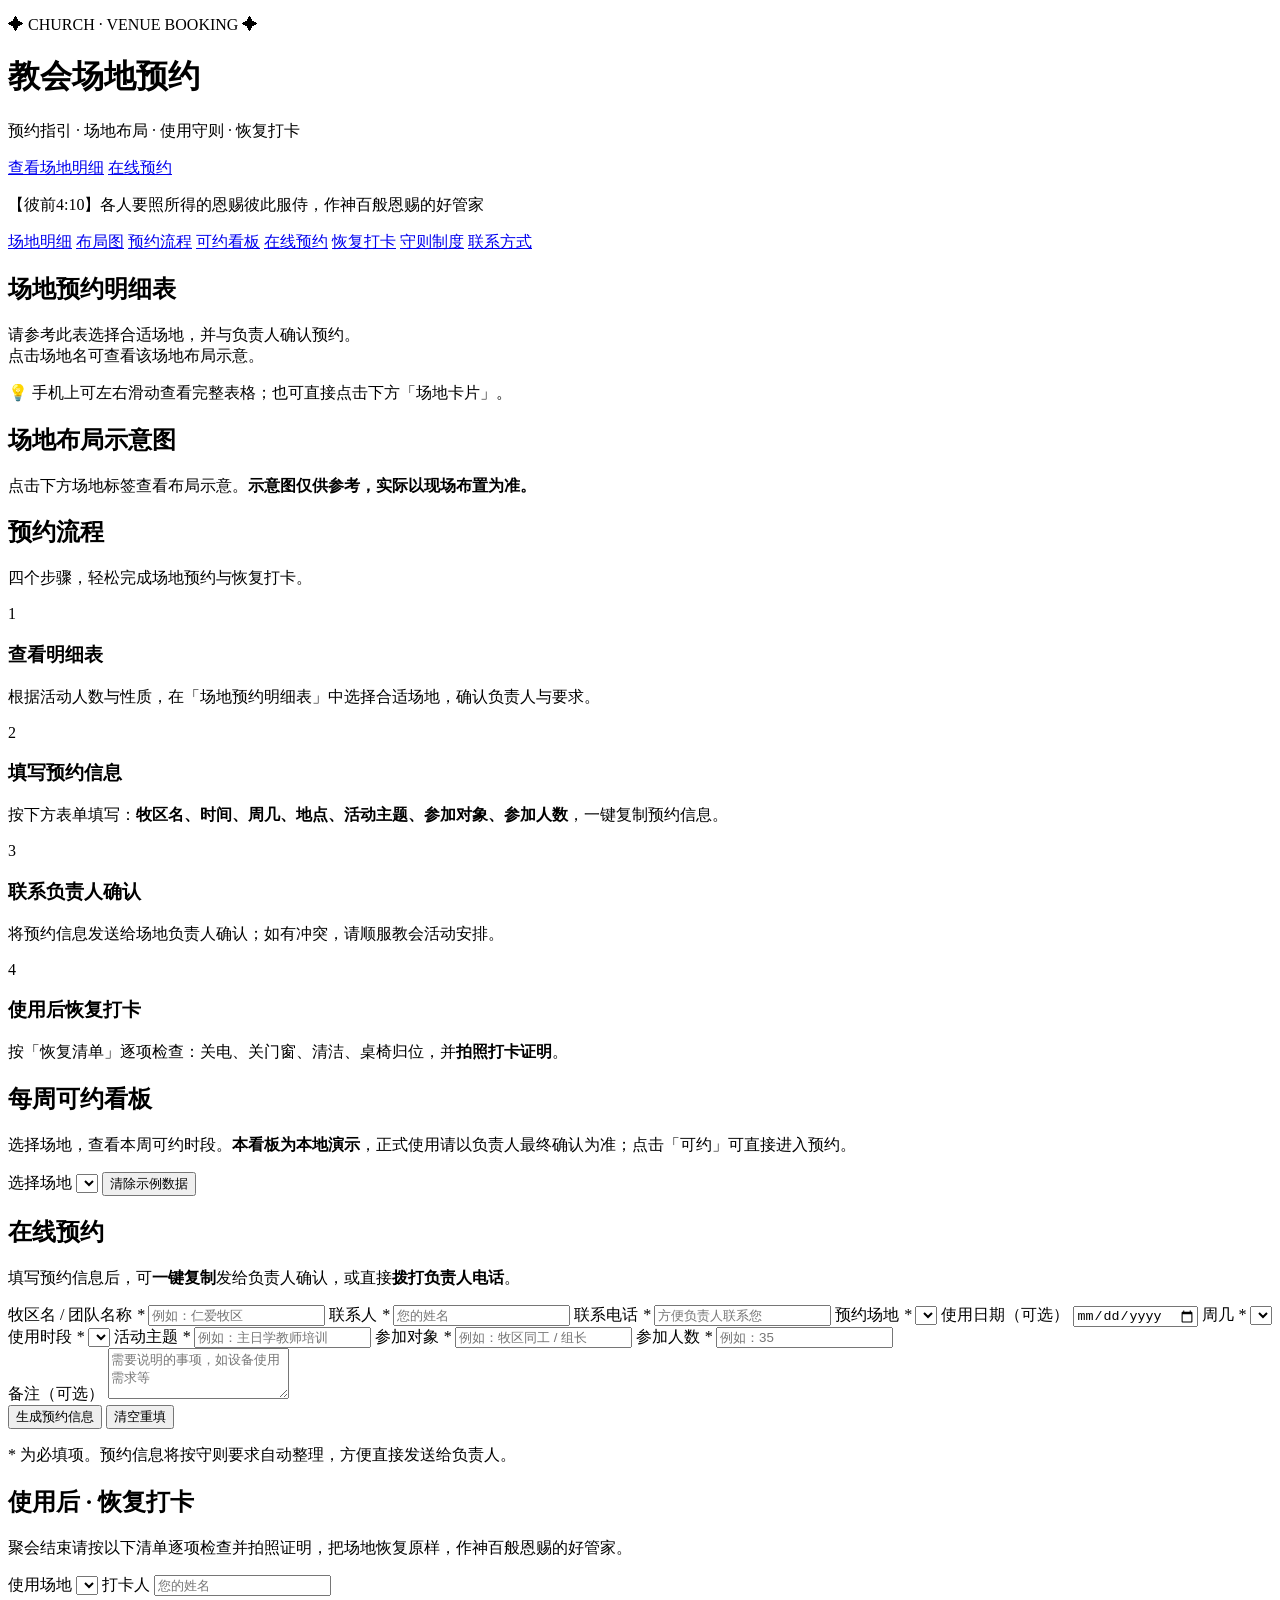
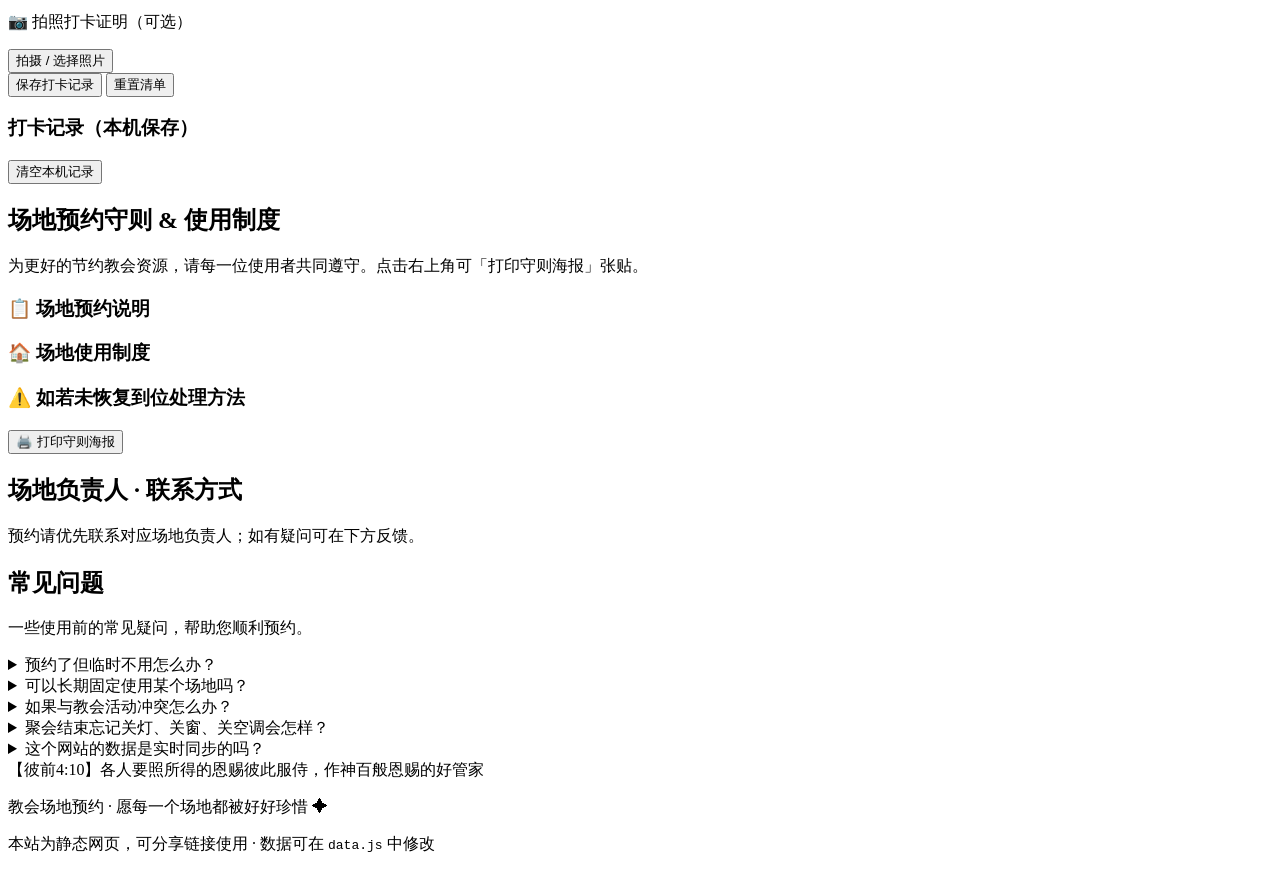
==== index.html @ 2f0e8a55 "Add index.html (场地预约网站初版)" ====
<!DOCTYPE html>
<html lang="zh-CN">
<head>
  <meta charset="UTF-8">
  <meta name="viewport" content="width=device-width, initial-scale=1.0, viewport-fit=cover">
  <title>教会场地预约 · 预约指引｜布局｜守则</title>
  <meta name="description" content="教会场地预约：场地明细、布局示意、预约流程、使用守则与恢复打卡。">
  <link rel="stylesheet" href="styles.css">
</head>
<body>

  <!-- ===== 顶部 Hero ===== -->
  <header class="hero">
    <div class="hero-bg" aria-hidden="true"></div>
    <div class="hero-inner">
      <p class="hero-eyebrow">✦ CHURCH · VENUE BOOKING ✦</p>
      <h1>教会场地预约</h1>
      <p class="hero-sub">预约指引 · 场地布局 · 使用守则 · 恢复打卡</p>
      <div class="hero-actions">
        <a href="#venues" class="btn btn-primary">查看场地明细</a>
        <a href="#book" class="btn btn-ghost">在线预约</a>
      </div>
      <p class="hero-scripture">【彼前4:10】各人要照所得的恩赐彼此服侍，作神百般恩赐的好管家</p>
    </div>
  </header>

  <!-- ===== 顶部导航 ===== -->
  <nav class="topnav" id="topnav" aria-label="页面导航">
    <div class="topnav-inner">
      <a href="#venues">场地明细</a>
      <a href="#layouts">布局图</a>
      <a href="#process">预约流程</a>
      <a href="#board">可约看板</a>
      <a href="#book">在线预约</a>
      <a href="#checkin">恢复打卡</a>
      <a href="#rules">守则制度</a>
      <a href="#contact">联系方式</a>
    </div>
  </nav>

  <main>

    <!-- ===== 场地预约明细表 ===== -->
    <section id="venues" class="section">
      <div class="section-head">
        <h2>场地预约明细表</h2>
        <p class="section-desc">请参考此表选择合适场地，并与负责人确认预约。<br class="only-mobile">点击场地名可查看该场地布局示意。</p>
      </div>
      <div class="table-wrap" id="venueTable"></div>
      <div class="venue-cards" id="venueCards"></div>
      <p class="note">💡 手机上可左右滑动查看完整表格；也可直接点击下方「场地卡片」。</p>
    </section>

    <!-- ===== 场地布局 ===== -->
    <section id="layouts" class="section section-alt">
      <div class="section-head">
        <h2>场地布局示意图</h2>
        <p class="section-desc">点击下方场地标签查看布局示意。<b>示意图仅供参考，实际以现场布置为准。</b></p>
      </div>
      <div class="chips" id="layoutTabs" role="tablist"></div>
      <div class="layout-panel" id="layoutPanel"></div>
      <div class="layout-legend" id="layoutLegend"></div>
    </section>

    <!-- ===== 预约流程 ===== -->
    <section id="process" class="section">
      <div class="section-head">
        <h2>预约流程</h2>
        <p class="section-desc">四个步骤，轻松完成场地预约与恢复打卡。</p>
      </div>
      <div class="steps">
        <div class="step">
          <span class="step-num">1</span>
          <h3>查看明细表</h3>
          <p>根据活动人数与性质，在「场地预约明细表」中选择合适场地，确认负责人与要求。</p>
        </div>
        <div class="step">
          <span class="step-num">2</span>
          <h3>填写预约信息</h3>
          <p>按下方表单填写：<b>牧区名、时间、周几、地点、活动主题、参加对象、参加人数</b>，一键复制预约信息。</p>
        </div>
        <div class="step">
          <span class="step-num">3</span>
          <h3>联系负责人确认</h3>
          <p>将预约信息发送给场地负责人确认；如有冲突，请顺服教会活动安排。</p>
        </div>
        <div class="step">
          <span class="step-num">4</span>
          <h3>使用后恢复打卡</h3>
          <p>按「恢复清单」逐项检查：关电、关门窗、清洁、桌椅归位，并<b>拍照打卡证明</b>。</p>
        </div>
      </div>
    </section>

    <!-- ===== 可约看板 ===== -->
    <section id="board" class="section section-alt">
      <div class="section-head">
        <h2>每周可约看板</h2>
        <p class="section-desc">选择场地，查看本周可约时段。<b>本看板为本地演示</b>，正式使用请以负责人最终确认为准；点击「可约」可直接进入预约。</p>
      </div>
      <div class="board-toolbar">
        <label class="select-label">
          <span>选择场地</span>
          <select id="boardVenue"></select>
        </label>
        <button type="button" id="toggleDemo" class="btn btn-small">清除示例数据</button>
      </div>
      <div class="board-wrap">
        <table class="board-table" id="boardGrid"></table>
      </div>
      <p class="note" id="boardNote"></p>
    </section>

    <!-- ===== 在线预约 ===== -->
    <section id="book" class="section">
      <div class="section-head">
        <h2>在线预约</h2>
        <p class="section-desc">填写预约信息后，可<b>一键复制</b>发给负责人确认，或直接<b>拨打负责人电话</b>。</p>
      </div>
      <form id="bookForm" class="form" autocomplete="off">
        <div class="form-grid">
          <label class="field">
            <span>牧区名 / 团队名称 <i>*</i></span>
            <input type="text" id="bArea" required placeholder="例如：仁爱牧区">
          </label>
          <label class="field">
            <span>联系人 <i>*</i></span>
            <input type="text" id="bContact" required placeholder="您的姓名">
          </label>
          <label class="field">
            <span>联系电话 <i>*</i></span>
            <input type="tel" id="bPhone" required placeholder="方便负责人联系您">
          </label>
          <label class="field">
            <span>预约场地 <i>*</i></span>
            <select id="bVenue" required></select>
          </label>
          <label class="field">
            <span>使用日期（可选）</span>
            <input type="date" id="bDate">
          </label>
          <label class="field">
            <span>周几 <i>*</i></span>
            <select id="bDay" required></select>
          </label>
          <label class="field">
            <span>使用时段 <i>*</i></span>
            <select id="bSlot" required></select>
          </label>
          <label class="field">
            <span>活动主题 <i>*</i></span>
            <input type="text" id="bTheme" required placeholder="例如：主日学教师培训">
          </label>
          <label class="field">
            <span>参加对象 <i>*</i></span>
            <input type="text" id="bAudience" required placeholder="例如：牧区同工 / 组长">
          </label>
          <label class="field">
            <span>参加人数 <i>*</i></span>
            <input type="number" id="bCount" required min="1" placeholder="例如：35">
          </label>
        </div>
        <label class="field field-full">
          <span>备注（可选）</span>
          <textarea id="bNote" rows="3" placeholder="需要说明的事项，如设备使用需求等"></textarea>
        </label>
        <div class="form-actions">
          <button type="submit" class="btn btn-primary">生成预约信息</button>
          <button type="reset" class="btn btn-ghost">清空重填</button>
        </div>
        <p class="form-tip">* 为必填项。预约信息将按守则要求自动整理，方便直接发送给负责人。</p>
      </form>
    </section>

    <!-- ===== 恢复打卡 ===== -->
    <section id="checkin" class="section section-alt">
      <div class="section-head">
        <h2>使用后 · 恢复打卡</h2>
        <p class="section-desc">聚会结束请按以下清单逐项检查并拍照证明，把场地恢复原样，作神百般恩赐的好管家。</p>
      </div>
      <div class="checkin-wrap">
        <div class="checkin-left">
          <label class="select-label">
            <span>使用场地</span>
            <select id="cVenue"></select>
          </label>
          <label class="field">
            <span>打卡人</span>
            <input type="text" id="cContact" placeholder="您的姓名">
          </label>
          <ul class="checklist" id="checklist"></ul>
          <div class="photo-box">
            <p class="photo-hint">📷 拍照打卡证明（可选）</p>
            <input type="file" id="cPhoto" accept="image/*" capture="environment" hidden>
            <button type="button" id="cPhotoBtn" class="btn btn-small">拍摄 / 选择照片</button>
            <img id="cPhotoPreview" alt="打卡照片预览" hidden>
          </div>
          <div class="form-actions">
            <button type="button" id="cSave" class="btn btn-primary">保存打卡记录</button>
            <button type="button" id="cReset" class="btn btn-ghost">重置清单</button>
          </div>
        </div>
        <div class="checkin-right">
          <h3>打卡记录（本机保存）</h3>
          <ul id="cRecords" class="records"></ul>
          <button type="button" id="cClear" class="btn btn-small btn-danger">清空本机记录</button>
        </div>
      </div>
    </section>

    <!-- ===== 守则制度 ===== -->
    <section id="rules" class="section">
      <div class="section-head">
        <h2>场地预约守则 &amp; 使用制度</h2>
        <p class="section-desc">为更好的节约教会资源，请每一位使用者共同遵守。点击右上角可「打印守则海报」张贴。</p>
      </div>
      <div class="rules-grid">
        <article class="rule-card">
          <h3>📋 场地预约说明</h3>
          <p class="rule-intro" id="ruleIntro"></p>
          <ol class="rule-list" id="ruleList"></ol>
          <div class="rule-highlight" id="ruleRequired"></div>
          <p class="rule-note" id="ruleNote"></p>
        </article>
        <article class="rule-card">
          <h3>🏠 场地使用制度</h3>
          <ol class="rule-list" id="useList"></ol>
          <h3 class="rule-sub">⚠️ 如若未恢复到位处理方法</h3>
          <ul class="penalty-list" id="penaltyList"></ul>
          <div class="verse-box" id="verseBox"></div>
        </article>
      </div>
      <div class="print-bar">
        <button type="button" class="btn btn-ghost" onclick="window.print()">🖨️ 打印守则海报</button>
      </div>
    </section>

    <!-- ===== 联系方式 ===== -->
    <section id="contact" class="section section-alt">
      <div class="section-head">
        <h2>场地负责人 · 联系方式</h2>
        <p class="section-desc">预约请优先联系对应场地负责人；如有疑问可在下方反馈。</p>
      </div>
      <div class="contact-cards" id="contactCards"></div>
      <p class="note" id="phoneNote"></p>
    </section>

    <!-- ===== 常见问题 ===== -->
    <section id="faq" class="section">
      <div class="section-head">
        <h2>常见问题</h2>
        <p class="section-desc">一些使用前的常见疑问，帮助您顺利预约。</p>
      </div>
      <details class="faq-item">
        <summary>预约了但临时不用怎么办？</summary>
        <p>请<b>至少提前一周</b>告知负责人，以便其他家人使用。预约不用也不说明，发现两次以上者，将停止本牧区使用此场地一个季度。</p>
      </details>
      <details class="faq-item">
        <summary>可以长期固定使用某个场地吗？</summary>
        <p>长期使用期限<b>不超过3个月</b>；公用场地固定每周使用最多预约一个季度，到期可继续预约（晨祷除外）。</p>
      </details>
      <details class="faq-item">
        <summary>如果与教会活动冲突怎么办？</summary>
        <p>教会活动优先，小组或牧区需顺服教会活动的安排，可另选时段或场地。</p>
      </details>
      <details class="faq-item">
        <summary>聚会结束忘记关灯、关窗、关空调会怎样？</summary>
        <p>按违规处理：灯未关每盏20元；窗未关每扇20元；空调未关每个100元；垃圾未倒需将该场地大扫除一次（仅对本堂）。</p>
      </details>
      <details class="faq-item">
        <summary>这个网站的数据是实时同步的吗？</summary>
        <p>当前为静态网页，预约看板与打卡记录保存在<b>本机浏览器</b>，作为工具使用；正式预约请务必以负责人最终确认为准。</p>
      </details>
    </section>

  </main>

  <!-- ===== 页脚 ===== -->
  <footer class="footer">
    <div class="verse-box verse-box-lg">
      【彼前4:10】各人要照所得的恩赐彼此服侍，作神百般恩赐的好管家
    </div>
    <p>教会场地预约 · 愿每一个场地都被好好珍惜 ✦</p>
    <p class="footer-small">本站为静态网页，可分享链接使用 · 数据可在 <code>data.js</code> 中修改</p>
  </footer>

  <!-- ===== 预约结果弹窗 ===== -->
  <div class="modal-mask" id="modalMask" hidden>
    <div class="modal" role="dialog" aria-modal="true" aria-labelledby="modalTitle">
      <button type="button" class="modal-close" id="modalClose" aria-label="关闭">✕</button>
      <h3 id="modalTitle">✅ 预约信息已生成</h3>
      <p class="modal-sub">请复制以下信息发送给负责人确认</p>
      <pre class="modal-text" id="modalText"></pre>
      <div class="modal-actions">
        <button type="button" class="btn btn-primary" id="copyBtn">📋 一键复制</button>
        <a href="#" class="btn btn-ghost" id="callBtn">📞 拨打负责人电话</a>
      </div>
      <p class="form-tip">复制后请在微信中粘贴发送给对应场地负责人，确认无误后预约生效。</p>
    </div>
  </div>

  <div class="toast" id="toast" hidden></div>

  <script src="data.js"></script>
  <script src="app.js"></script>
</body>
</html>
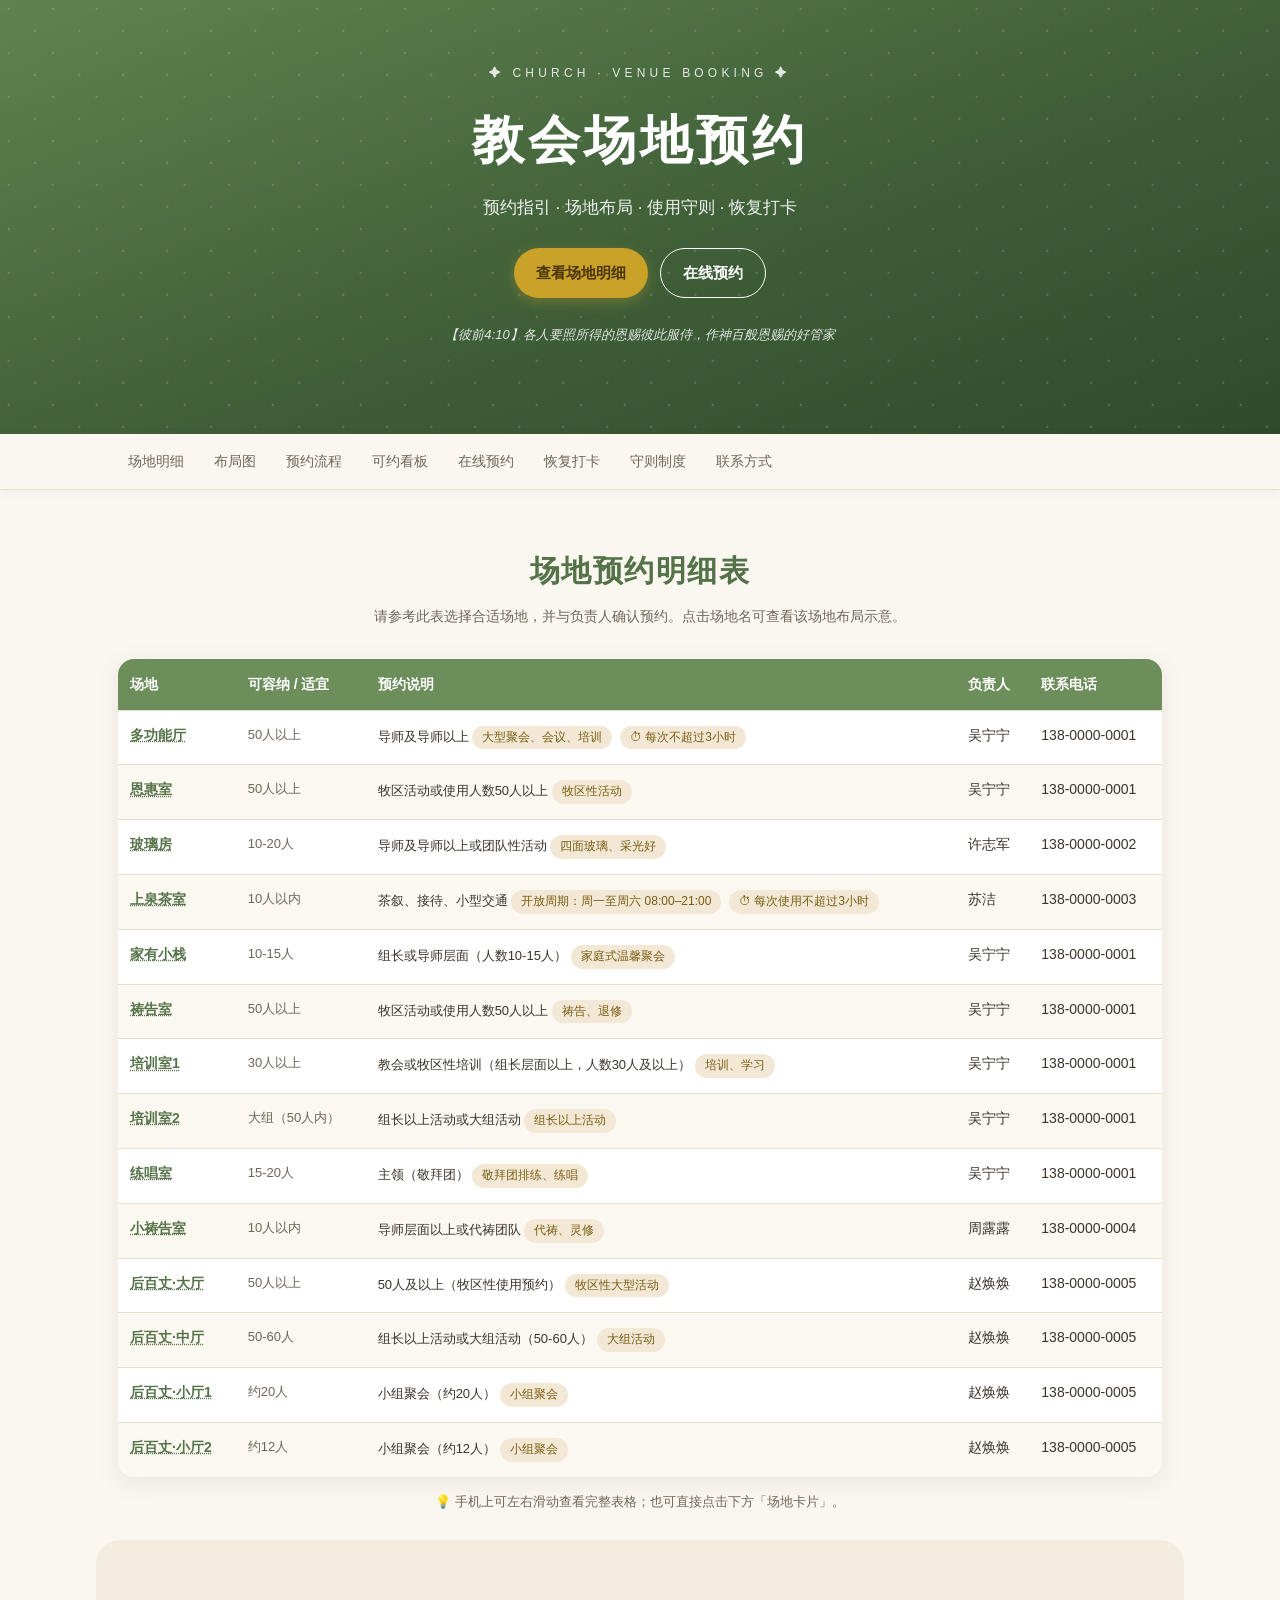
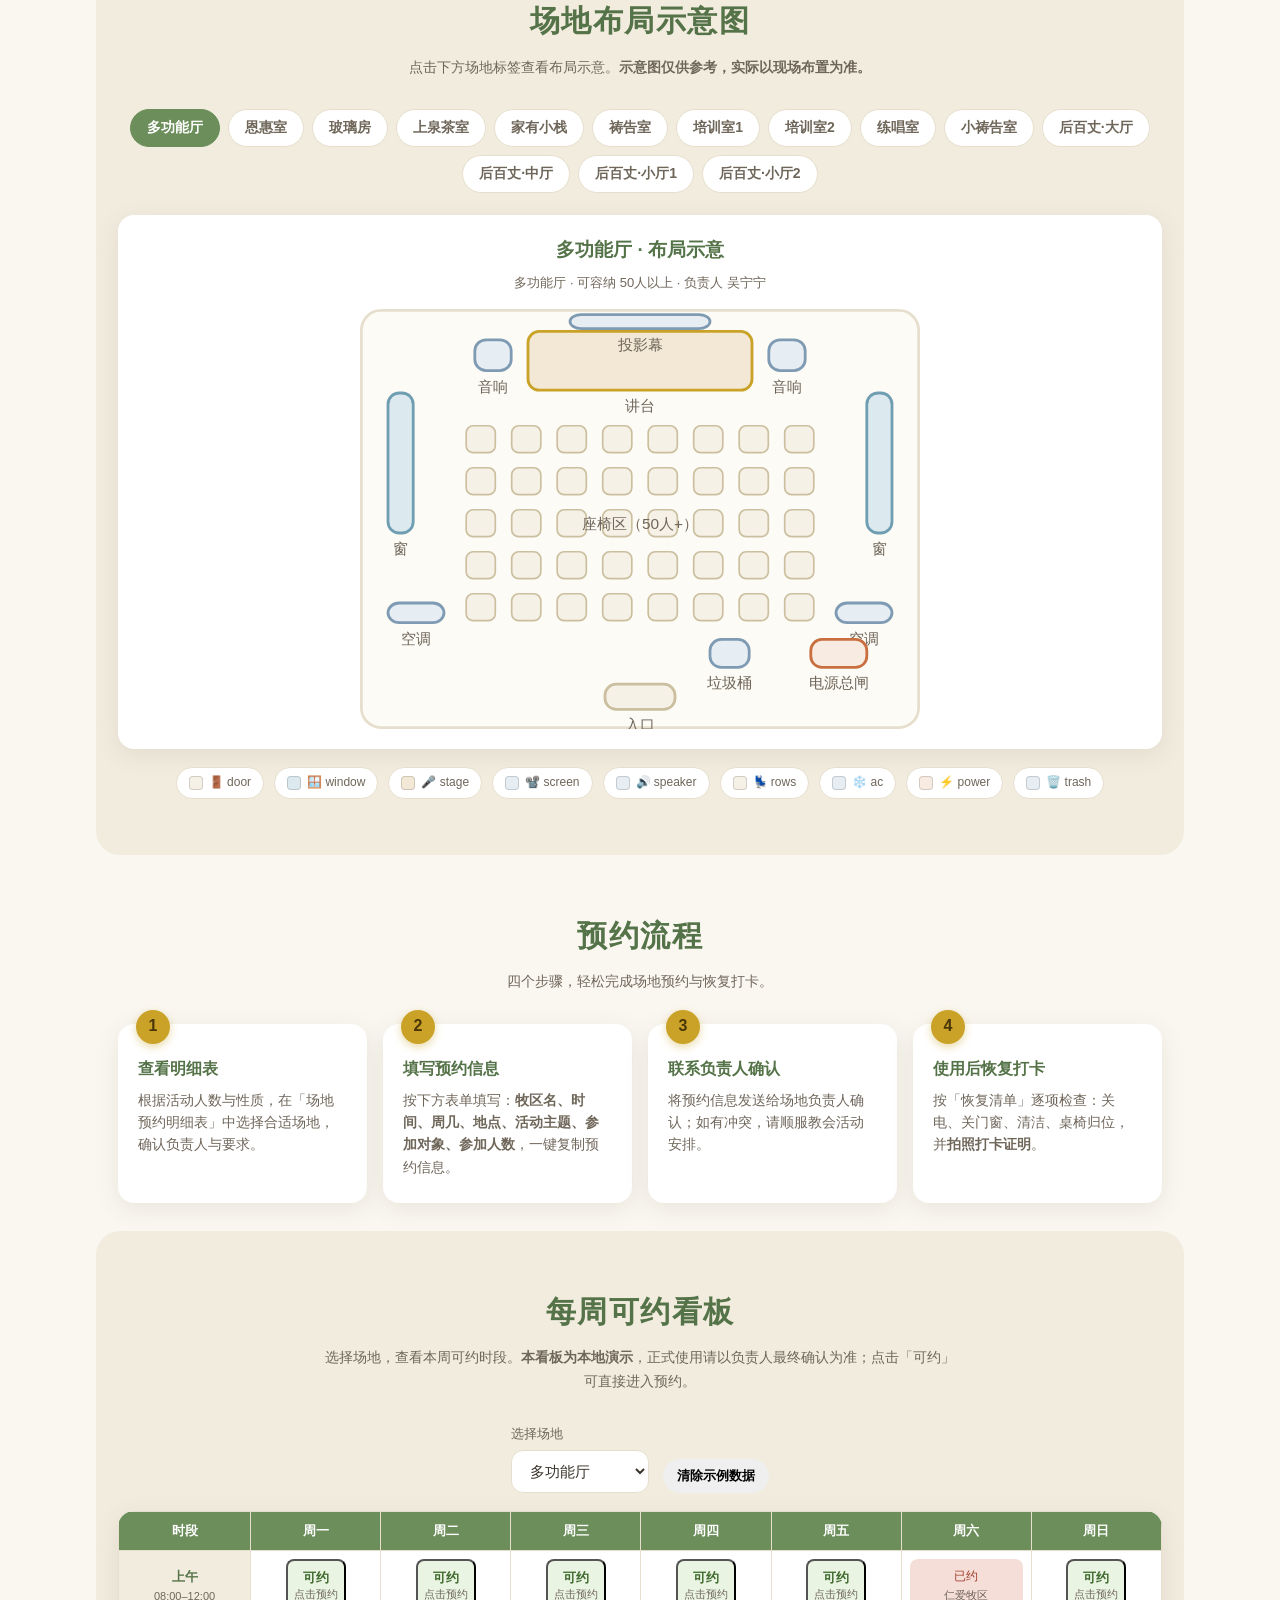
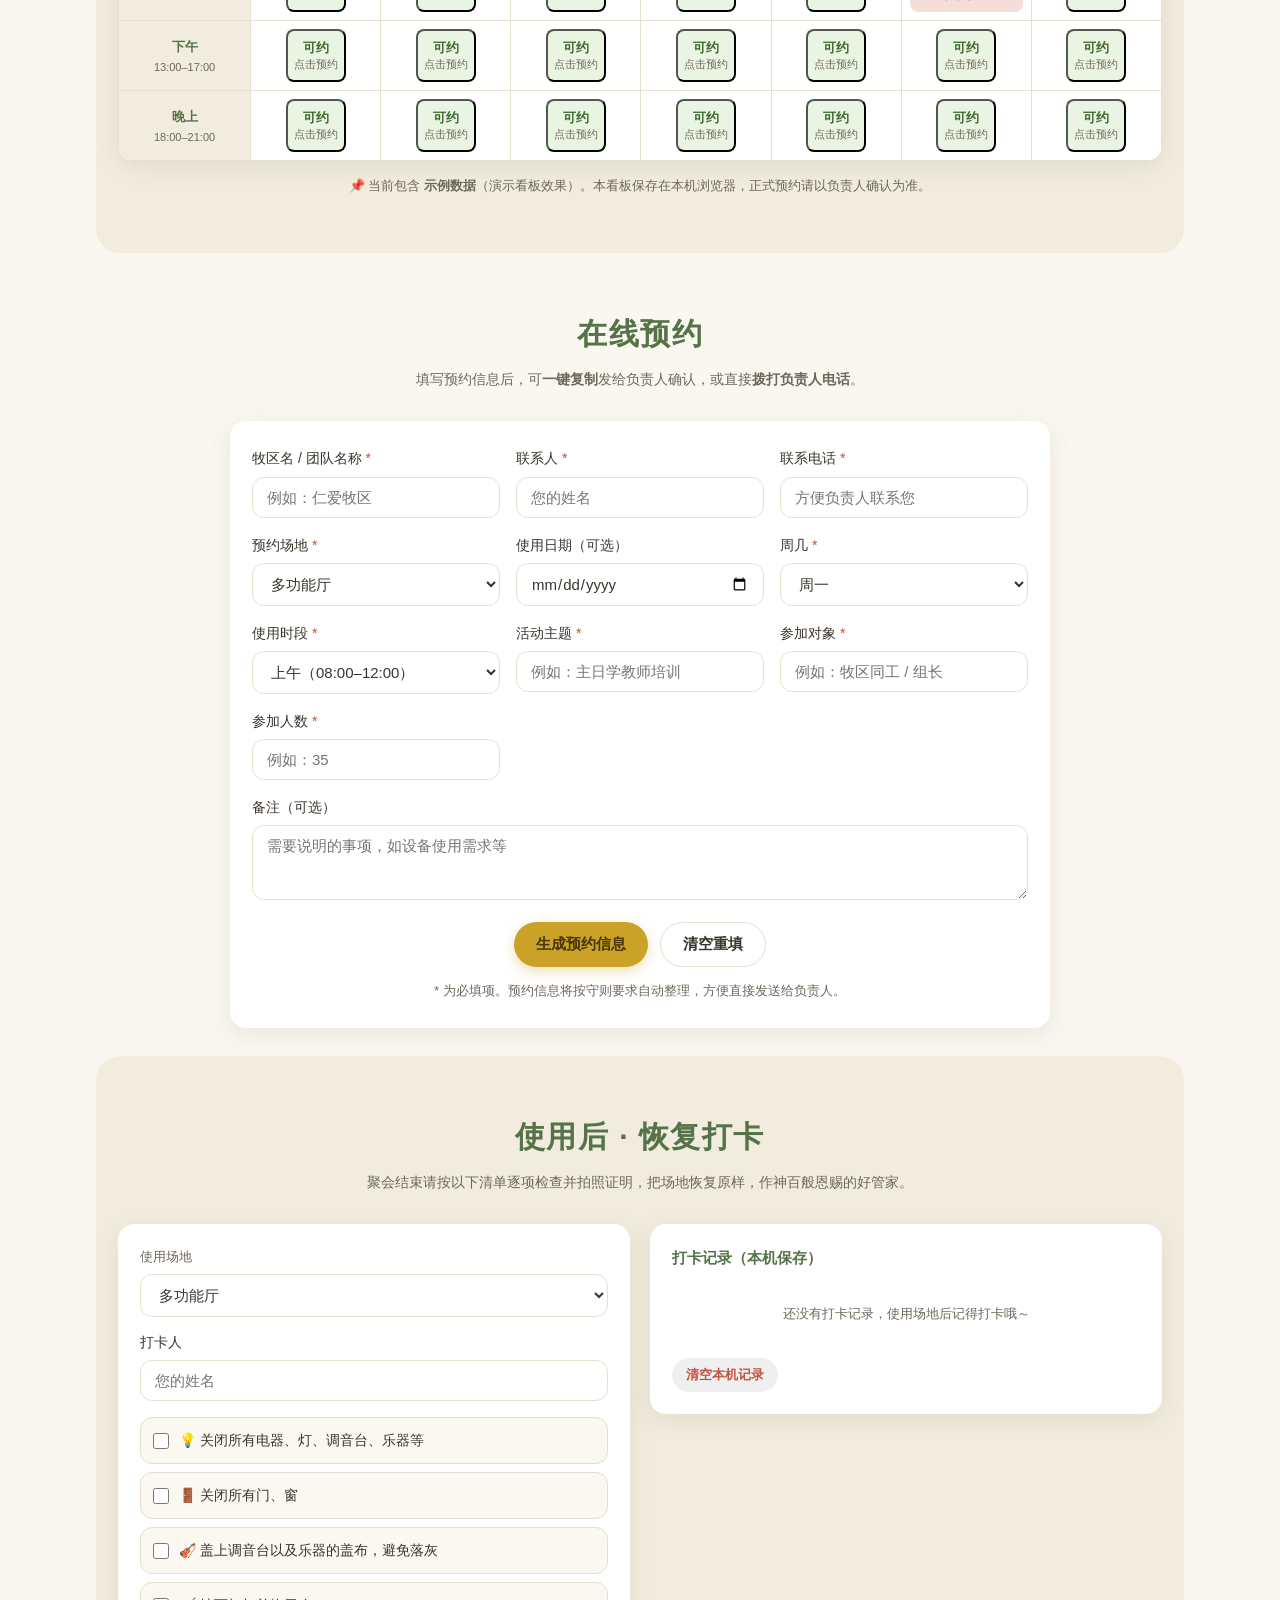
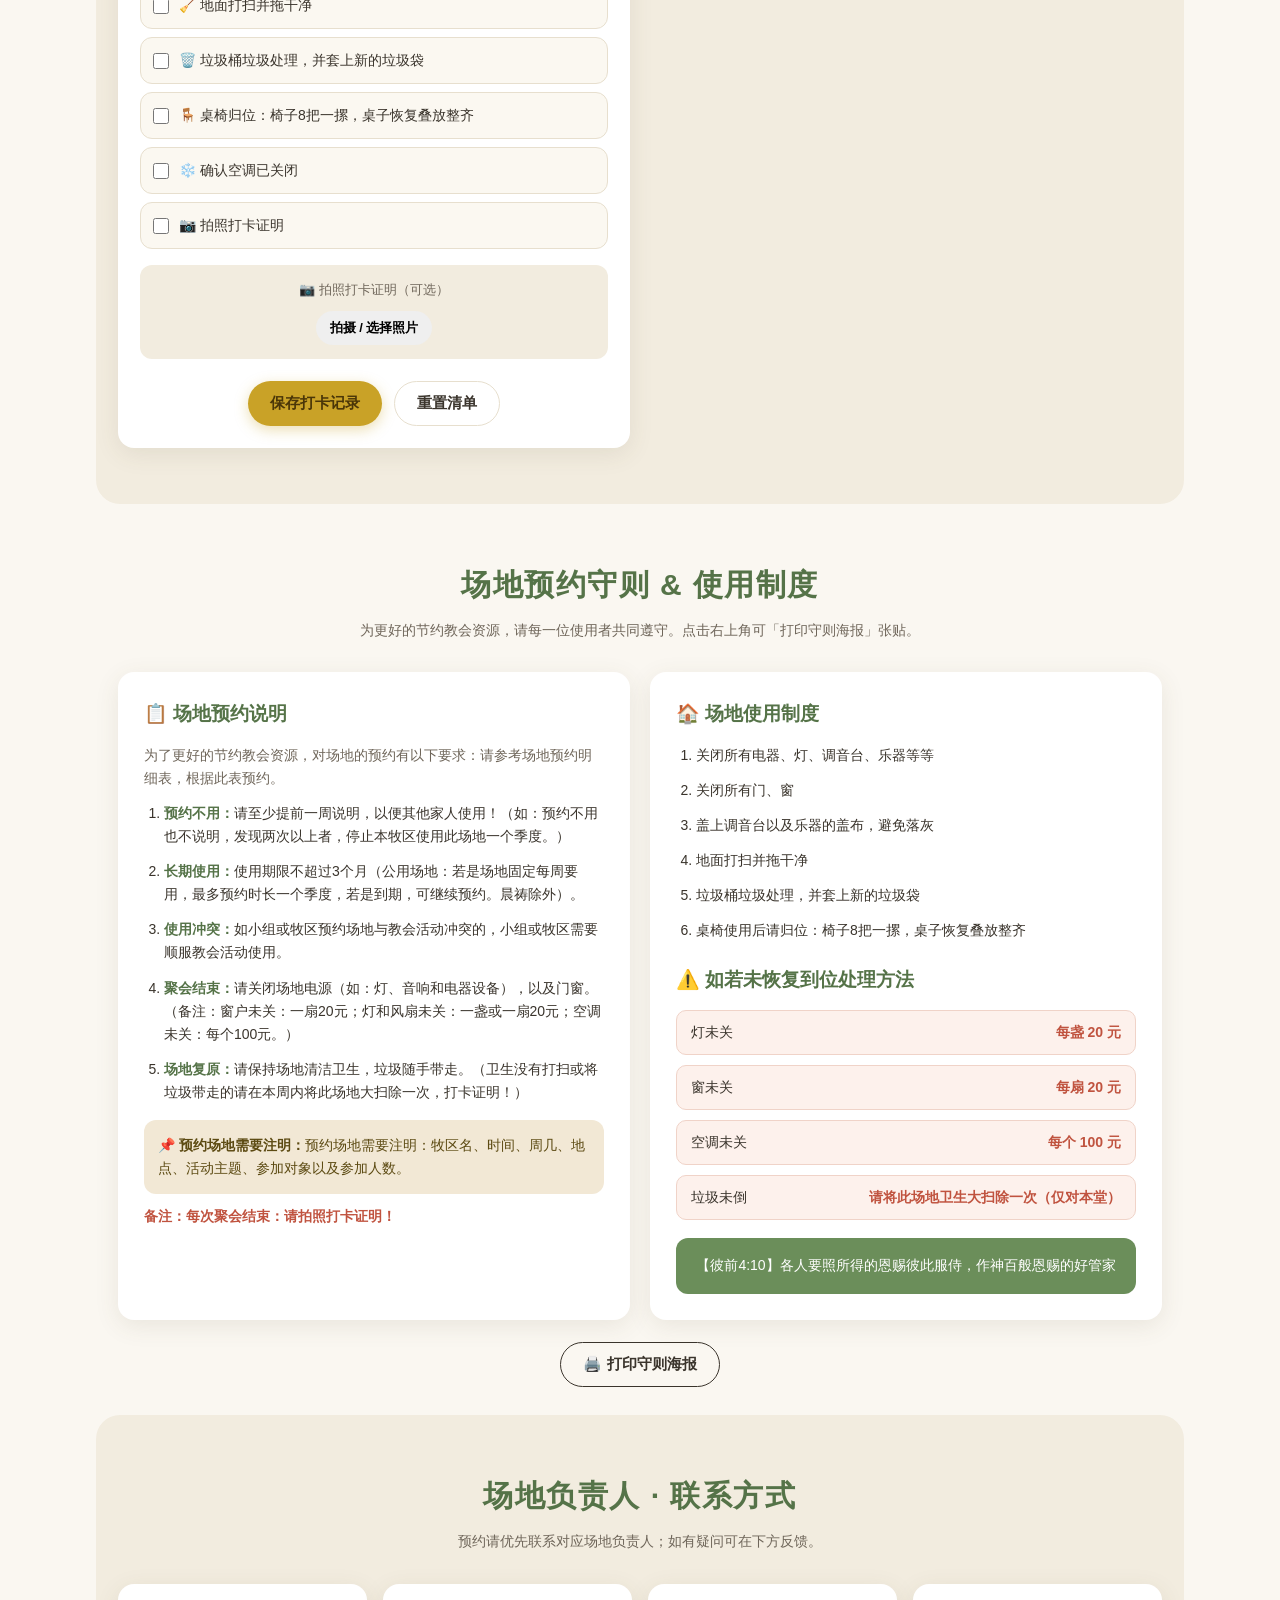
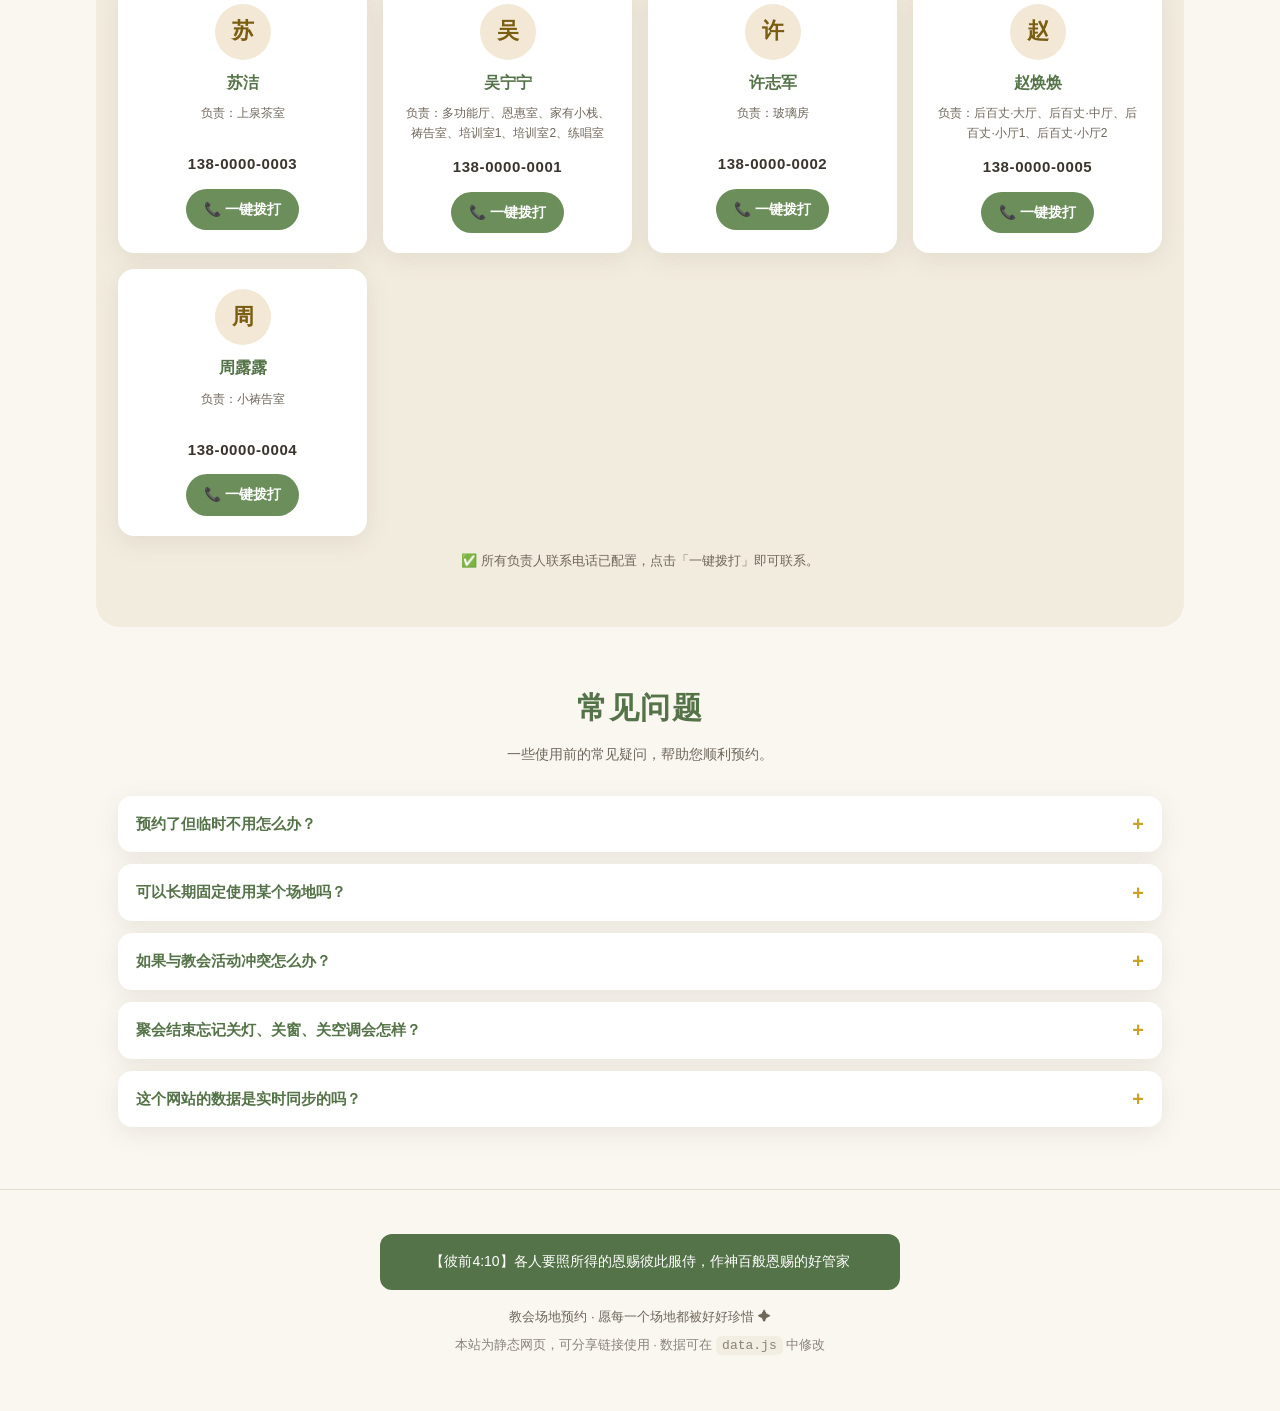
==== commit 574c8731: "Add favicon (内嵌SVG图标)" ====
--- a/index.html
+++ b/index.html
@@ -6,7 +6,8 @@
   <title>教会场地预约 · 预约指引｜布局｜守则</title>
   <meta name="description" content="教会场地预约：场地明细、布局示意、预约流程、使用守则与恢复打卡。">
   <link rel="stylesheet" href="styles.css">
-</head>
+<link rel="icon" href='data:image/svg+xml,<svg xmlns="http://www.w3.org/2000/svg" viewBox="0 0 100 100"><rect width="100" height="100" rx="22" fill="%236b8e5a"/><text x="50" y="72" font-size="58" text-anchor="middle" fill="white" font-family="sans-serif">约</text></svg>'>
+  </head>
 <body>
 
   <!-- ===== 顶部 Hero ===== -->
--- a/styles.css
+++ b/styles.css
@@ -0,0 +1,264 @@
+/* =========================================================
+   教会场地预约 · 样式
+   ========================================================= */
+:root{
+  --bg:#faf7f1;
+  --bg-alt:#f2ecdf;
+  --card:#ffffff;
+  --ink:#3a342c;
+  --ink-soft:#6f665a;
+  --primary:#6b8e5a;
+  --primary-dark:#557348;
+  --gold:#c9a227;
+  --gold-soft:#f2e8d5;
+  --red:#c0533f;
+  --line:#e7dfce;
+  --radius:16px;
+  --shadow:0 6px 24px rgba(90,74,48,.10);
+  --font:-apple-system,BlinkMacSystemFont,"PingFang SC","Hiragino Sans GB","Microsoft YaHei","Noto Sans SC",sans-serif;
+}
+*{box-sizing:border-box;margin:0;padding:0}
+html{scroll-behavior:smooth;scroll-padding-top:64px}
+body{font-family:var(--font);background:var(--bg);color:var(--ink);line-height:1.65;-webkit-font-smoothing:antialiased}
+[hidden]{display:none !important}
+
+/* ---------- Hero ---------- */
+.hero{position:relative;color:#fff;text-align:center;padding:64px 20px 88px;overflow:hidden;
+  background:linear-gradient(160deg,#5f8350 0%,#3f5f38 55%,#2f4a2a 100%)}
+.hero-bg{position:absolute;inset:0;opacity:.14;pointer-events:none;
+  background-image:radial-gradient(circle at 20% 20%,#fff 1px,transparent 1.6px),radial-gradient(circle at 80% 70%,#fff 1px,transparent 1.6px);
+  background-size:44px 44px}
+.hero-inner{position:relative;max-width:760px;margin:0 auto}
+.hero-eyebrow{letter-spacing:.35em;font-size:12px;opacity:.85;margin-bottom:14px}
+.hero h1{font-size:clamp(34px,7vw,52px);letter-spacing:.08em;margin-bottom:10px;font-weight:800}
+.hero-sub{font-size:clamp(14px,3vw,17px);opacity:.92;margin-bottom:26px}
+.hero-scripture{margin-top:26px;font-size:13px;opacity:.85;font-style:italic}
+.hero-actions{display:flex;gap:12px;justify-content:center;flex-wrap:wrap}
+
+/* ---------- Buttons ---------- */
+.btn{display:inline-flex;align-items:center;justify-content:center;gap:6px;border:none;cursor:pointer;
+  font-family:inherit;font-size:15px;font-weight:600;padding:12px 22px;border-radius:999px;
+  text-decoration:none;transition:transform .15s,box-shadow .15s,background .15s}
+.btn:active{transform:scale(.97)}
+.btn-primary{background:var(--gold);color:#4a3608;box-shadow:0 4px 14px rgba(201,162,39,.35)}
+.btn-primary:hover{background:#d9b23a}
+.btn-ghost{background:transparent;color:inherit;border:1.5px solid currentColor}
+.btn-small{padding:8px 14px;font-size:13px}
+.btn-danger{color:var(--red);border-color:var(--red)}
+a.btn-ghost{color:#fff}
+a.btn-ghost:hover{background:rgba(255,255,255,.12)}
+.form-actions .btn-ghost{color:var(--ink);border-color:var(--line)}
+.form-actions .btn-ghost:hover{background:var(--bg-alt)}
+
+/* ---------- Top nav ---------- */
+.topnav{position:sticky;top:0;z-index:50;background:rgba(250,247,241,.96);backdrop-filter:blur(8px);
+  border-bottom:1px solid var(--line);box-shadow:0 2px 10px rgba(90,74,48,.06)}
+.topnav-inner{max-width:1080px;margin:0 auto;display:flex;gap:2px;overflow-x:auto;padding:8px 14px;
+  scrollbar-width:none}
+.topnav-inner::-webkit-scrollbar{display:none}
+.topnav a{flex:0 0 auto;color:var(--ink-soft);text-decoration:none;font-size:14px;font-weight:500;
+  padding:8px 14px;border-radius:999px;white-space:nowrap;transition:background .15s,color .15s}
+.topnav a:hover{background:var(--gold-soft);color:var(--ink)}
+
+/* ---------- Sections ---------- */
+main{max-width:1080px;margin:0 auto;padding:0 18px}
+.section{padding:56px 0 20px;scroll-margin-top:60px}
+.section-alt{padding:56px 22px;margin:8px -22px 0;background:var(--bg-alt);border-radius:24px}
+.section-head{text-align:center;margin-bottom:30px}
+.section-head h2{font-size:clamp(22px,5vw,30px);font-weight:800;letter-spacing:.05em;color:var(--primary-dark);margin-bottom:10px}
+.section-desc{color:var(--ink-soft);font-size:14px;max-width:640px;margin:0 auto}
+.only-mobile{display:block}
+
+/* ---------- Table ---------- */
+.table-wrap{overflow-x:auto;border-radius:var(--radius);box-shadow:var(--shadow);background:var(--card)}
+table.venue-table{width:100%;border-collapse:collapse;font-size:14px;min-width:760px}
+.venue-table thead th{background:var(--primary);color:#fff;padding:14px 12px;text-align:left;font-weight:600;white-space:nowrap}
+.venue-table tbody td{padding:13px 12px;border-top:1px solid var(--line);vertical-align:top}
+.venue-table tbody tr:nth-child(even){background:#fbf8f1}
+.venue-table tbody tr:hover{background:var(--gold-soft)}
+.venue-table .v-name{font-weight:700;color:var(--primary-dark);cursor:pointer;text-decoration:underline dotted}
+.venue-table .v-capacity{font-size:13px;color:var(--ink-soft)}
+.venue-table .v-audience{font-size:13px}
+.venue-table .v-manager{white-space:nowrap}
+.venue-table .v-tag{display:inline-block;background:var(--gold-soft);color:#7a5d12;border-radius:999px;padding:2px 10px;font-size:12px;margin:2px 4px 2px 0}
+.note{font-size:13px;color:var(--ink-soft);margin-top:14px;text-align:center}
+
+/* ---------- Venue cards (mobile) ---------- */
+.venue-cards{display:none;gap:14px;flex-direction:column;margin-top:18px}
+.v-card{background:var(--card);border-radius:var(--radius);box-shadow:var(--shadow);padding:18px;cursor:pointer;
+  border-left:6px solid var(--primary);transition:transform .15s}
+.v-card:active{transform:scale(.98)}
+.v-card h3{font-size:18px;color:var(--primary-dark);margin-bottom:8px}
+.v-card .v-row{font-size:14px;color:var(--ink);margin:6px 0}
+.v-card .v-row b{color:var(--ink)}
+.v-card .v-meta{display:flex;flex-wrap:wrap;gap:8px;margin-top:10px}
+.v-card .v-tag{background:var(--gold-soft);color:#7a5d12;border-radius:999px;padding:3px 10px;font-size:12px}
+
+/* ---------- Layout panel ---------- */
+.chips{display:flex;gap:8px;flex-wrap:wrap;justify-content:center;margin-bottom:22px}
+.chip{border:1.5px solid var(--line);background:var(--card);color:var(--ink-soft);font-family:inherit;
+  font-size:14px;font-weight:600;padding:9px 16px;border-radius:999px;cursor:pointer;transition:all .15s}
+.chip:hover{border-color:var(--primary);color:var(--primary)}
+.chip.active{background:var(--primary);color:#fff;border-color:var(--primary)}
+.layout-panel{background:var(--card);border-radius:var(--radius);box-shadow:var(--shadow);padding:20px;text-align:center}
+.layout-panel h3{color:var(--primary-dark);margin-bottom:6px}
+.layout-panel .layout-sub{color:var(--ink-soft);font-size:13px;margin-bottom:16px}
+.layout-svg{width:100%;max-width:560px;height:auto;display:block;margin:0 auto}
+.layout-legend{display:flex;flex-wrap:wrap;gap:10px;justify-content:center;margin-top:18px}
+.legend-item{display:inline-flex;align-items:center;gap:6px;font-size:12px;color:var(--ink-soft);
+  background:var(--card);border:1px solid var(--line);border-radius:999px;padding:5px 12px}
+.legend-swatch{width:14px;height:14px;border-radius:4px;border:1px solid rgba(0,0,0,.15);display:inline-block}
+
+/* ---------- Steps ---------- */
+.steps{display:grid;grid-template-columns:repeat(auto-fit,minmax(220px,1fr));gap:16px}
+.step{background:var(--card);border-radius:var(--radius);box-shadow:var(--shadow);padding:24px 20px;position:relative}
+.step-num{position:absolute;top:-14px;left:18px;width:34px;height:34px;border-radius:50%;background:var(--gold);
+  color:#4a3608;font-weight:800;display:flex;align-items:center;justify-content:center;box-shadow:0 3px 8px rgba(201,162,39,.4)}
+.step h3{font-size:16px;margin:8px 0 8px;color:var(--primary-dark)}
+.step p{font-size:13.5px;color:var(--ink-soft)}
+
+/* ---------- Board ---------- */
+.board-toolbar{display:flex;gap:14px;align-items:flex-end;justify-content:center;flex-wrap:wrap;margin-bottom:18px}
+.select-label{display:flex;flex-direction:column;gap:6px;font-size:13px;color:var(--ink-soft)}
+.select-label select,.field select,.field input,.field textarea{
+  font-family:inherit;font-size:15px;color:var(--ink);background:#fff;border:1.5px solid var(--line);
+  border-radius:12px;padding:11px 14px;width:100%;outline:none;transition:border .15s}
+.select-label select:focus,.field select:focus,.field input:focus,.field textarea:focus{border-color:var(--primary)}
+.board-wrap{overflow-x:auto;border-radius:var(--radius);box-shadow:var(--shadow);background:var(--card)}
+.board-table{border-collapse:collapse;width:100%;min-width:720px;font-size:13px}
+.board-table th,.board-table td{border:1px solid var(--line);padding:8px;text-align:center}
+.board-table thead th{background:var(--primary);color:#fff;font-weight:600}
+.board-table .day-col{background:var(--bg-alt);font-weight:700;color:var(--primary-dark);white-space:nowrap}
+.slot-free{background:#eaf4e3;color:#3f6b2f;border-radius:8px;padding:8px 6px;cursor:pointer;font-weight:600;transition:background .15s}
+.slot-free:hover{background:#d8ebcd}
+.slot-booked{background:#f6ded8;color:#a0402e;border-radius:8px;padding:8px 6px;font-size:12px}
+.slot-label{display:block;font-size:11px;color:var(--ink-soft);font-weight:500}
+
+/* ---------- Form ---------- */
+.form{background:var(--card);border-radius:var(--radius);box-shadow:var(--shadow);padding:26px 22px;max-width:820px;margin:0 auto}
+.form-grid{display:grid;grid-template-columns:repeat(auto-fit,minmax(240px,1fr));gap:16px}
+.field{display:flex;flex-direction:column;gap:6px;font-size:14px;color:var(--ink)}
+.field i{color:var(--red);font-style:normal}
+.field-full{margin-top:16px}
+.form-actions{display:flex;gap:12px;justify-content:center;margin-top:22px;flex-wrap:wrap}
+.form-tip{font-size:12.5px;color:var(--ink-soft);text-align:center;margin-top:14px}
+
+/* ---------- Check-in ---------- */
+.checkin-wrap{display:grid;grid-template-columns:1fr 1fr;gap:20px;align-items:start}
+.checkin-left,.checkin-right{background:var(--card);border-radius:var(--radius);box-shadow:var(--shadow);padding:22px}
+.checkin-left .select-label{margin-bottom:14px}
+.checkin-left .field{margin-bottom:14px}
+.checklist{list-style:none;display:flex;flex-direction:column;gap:8px;margin:16px 0}
+.checklist li{display:flex;gap:10px;align-items:flex-start;background:#fbf8f1;border:1px solid var(--line);
+  border-radius:12px;padding:11px 12px;font-size:14px;cursor:pointer;transition:all .15s;user-select:none}
+.checklist li.checked{background:#eaf4e3;border-color:#b7d3a8;text-decoration:line-through;color:var(--ink-soft)}
+.checklist input{margin-top:4px;accent-color:var(--primary);width:16px;height:16px;flex:0 0 auto}
+.photo-box{background:var(--bg-alt);border-radius:12px;padding:14px;text-align:center}
+.photo-hint{font-size:13px;color:var(--ink-soft);margin-bottom:10px}
+.photo-box img{max-width:100%;max-height:260px;border-radius:10px;margin-top:12px;display:block;margin-left:auto;margin-right:auto}
+.checkin-right h3{font-size:15px;color:var(--primary-dark);margin-bottom:12px}
+.records{list-style:none;display:flex;flex-direction:column;gap:10px;max-height:520px;overflow:auto}
+.record{background:#fbf8f1;border:1px solid var(--line);border-radius:12px;padding:12px}
+.record .r-head{display:flex;justify-content:space-between;gap:8px;font-size:13px;font-weight:700;color:var(--primary-dark)}
+.record .r-meta{font-size:12px;color:var(--ink-soft);margin:4px 0}
+.record .r-items{font-size:12px;color:var(--ink);display:flex;flex-wrap:wrap;gap:4px;margin-top:6px}
+.record .r-tag{background:var(--gold-soft);border-radius:999px;padding:1px 8px;font-size:11px}
+.record img{max-width:100%;max-height:160px;border-radius:8px;margin-top:8px}
+.records-empty{color:var(--ink-soft);font-size:13px;text-align:center;padding:20px 0}
+.checkin-right .btn-danger{margin-top:14px}
+
+/* ---------- Rules ---------- */
+.rules-grid{display:grid;grid-template-columns:1fr 1fr;gap:20px}
+.rule-card{background:var(--card);border-radius:var(--radius);box-shadow:var(--shadow);padding:26px}
+.rule-card h3{color:var(--primary-dark);font-size:19px;margin-bottom:14px}
+.rule-sub{font-size:16px;margin-top:22px;color:var(--red)}
+.rule-intro{font-size:14px;color:var(--ink-soft);margin-bottom:12px}
+.rule-list{margin-left:20px;display:flex;flex-direction:column;gap:12px}
+.rule-list li{font-size:14px;color:var(--ink)}
+.rule-list b{color:var(--primary-dark)}
+.rule-highlight{background:var(--gold-soft);border-radius:12px;padding:14px;margin-top:16px;font-size:14px;color:#5c4a12}
+.rule-note{font-size:13.5px;color:var(--red);font-weight:600;margin-top:12px}
+.penalty-list{list-style:none;display:flex;flex-direction:column;gap:10px;margin-top:10px}
+.penalty-list li{display:flex;justify-content:space-between;gap:10px;background:#fdf1ec;border:1px solid #f0d3c8;
+  border-radius:10px;padding:10px 14px;font-size:14px}
+.penalty-list li b{color:var(--red);white-space:nowrap}
+.verse-box{background:var(--primary);color:#fff;border-radius:12px;padding:16px;margin-top:18px;font-size:14px;
+  line-height:1.7;text-align:center}
+.print-bar{text-align:center;margin-top:22px}
+
+/* ---------- Contact ---------- */
+.contact-cards{display:grid;grid-template-columns:repeat(auto-fill,minmax(220px,1fr));gap:16px}
+.contact-card{background:var(--card);border-radius:var(--radius);box-shadow:var(--shadow);padding:20px;text-align:center}
+.contact-card .avatar{width:56px;height:56px;border-radius:50%;background:var(--gold-soft);color:#7a5d12;
+  display:flex;align-items:center;justify-content:center;font-size:22px;font-weight:800;margin:0 auto 10px}
+.contact-card h3{font-size:16px;color:var(--primary-dark)}
+.contact-card .c-venues{font-size:12px;color:var(--ink-soft);margin:8px 0 12px;min-height:36px}
+.contact-card .c-phone{font-size:15px;font-weight:700;margin-bottom:12px;letter-spacing:.04em}
+.contact-card .c-call{display:inline-flex;align-items:center;gap:6px;text-decoration:none;color:#fff;
+  background:var(--primary);padding:9px 18px;border-radius:999px;font-size:14px;font-weight:600}
+.contact-card .c-call:hover{background:var(--primary-dark)}
+.contact-card .c-pending{font-size:13px;color:var(--red)}
+
+/* ---------- FAQ ---------- */
+.faq-item{background:var(--card);border-radius:14px;box-shadow:var(--shadow);margin-bottom:12px;overflow:hidden}
+.faq-item summary{cursor:pointer;padding:16px 18px;font-weight:600;font-size:15px;color:var(--primary-dark);list-style:none;position:relative;padding-right:40px}
+.faq-item summary::after{content:"+";position:absolute;right:18px;top:50%;transform:translateY(-50%);font-size:20px;color:var(--gold)}
+.faq-item[open] summary::after{content:"–"}
+.faq-item p{padding:0 18px 16px;font-size:14px;color:var(--ink-soft)}
+
+/* ---------- Footer ---------- */
+.footer{text-align:center;padding:44px 20px 56px;color:var(--ink-soft);font-size:13px;margin-top:30px;
+  border-top:1px solid var(--line)}
+.verse-box-lg{max-width:520px;margin:0 auto 16px;background:var(--primary-dark)}
+.footer-small{margin-top:6px;opacity:.8}
+.footer code{background:var(--bg-alt);padding:2px 6px;border-radius:6px}
+
+/* ---------- Modal ---------- */
+.modal-mask{position:fixed;inset:0;background:rgba(42,36,28,.55);display:flex;align-items:center;justify-content:center;
+  z-index:100;padding:20px;backdrop-filter:blur(3px)}
+.modal{background:#fff;border-radius:18px;max-width:560px;width:100%;padding:26px;position:relative;max-height:88vh;overflow:auto;
+  box-shadow:0 18px 50px rgba(0,0,0,.3)}
+.modal-close{position:absolute;top:14px;right:14px;border:none;background:var(--bg-alt);width:32px;height:32px;border-radius:50%;
+  cursor:pointer;font-size:15px;color:var(--ink-soft)}
+.modal h3{color:var(--primary-dark);margin-bottom:6px}
+.modal-sub{font-size:13.5px;color:var(--ink-soft);margin-bottom:14px}
+.modal-text{background:#fbf8f1;border:1px solid var(--line);border-radius:12px;padding:16px;font-size:13.5px;line-height:1.8;
+  white-space:pre-wrap;word-break:break-all;font-family:var(--font)}
+.modal-actions{display:flex;gap:12px;margin-top:18px;flex-wrap:wrap;justify-content:center}
+.modal-actions a.btn-ghost{color:var(--ink);border-color:var(--line)}
+.modal-actions a.btn-ghost:hover{background:var(--bg-alt)}
+.modal .form-tip{margin-top:14px}
+
+/* ---------- Toast ---------- */
+.toast{position:fixed;left:50%;bottom:32px;transform:translateX(-50%);background:#2f4a2a;color:#fff;
+  padding:12px 22px;border-radius:999px;font-size:14px;z-index:200;box-shadow:0 8px 24px rgba(0,0,0,.25);
+  animation:toastIn .25s ease}
+@keyframes toastIn{from{opacity:0;transform:translate(-50%,12px)}to{opacity:1;transform:translate(-50%,0)}}
+
+/* ---------- Responsive ---------- */
+@media (max-width:860px){
+  .section-alt{margin:8px -18px 0;border-radius:20px}
+  .venue-cards{display:flex}
+  .venue-table-wrap{display:none}
+  .table-wrap{display:none}
+  .checkin-wrap{grid-template-columns:1fr}
+  .rules-grid{grid-template-columns:1fr}
+}
+@media (min-width:861px){
+  .only-mobile{display:none}
+}
+
+/* ---------- Print (守则海报) ---------- */
+@media print{
+  body{background:#fff;color:#000}
+  .hero,.topnav,.print-bar,.footer,.note,.only-mobile,.hero-actions,.form-actions,.board-toolbar{display:none !important}
+  main{max-width:100%;padding:0}
+  .section{padding:12px 0}
+  .section-alt{background:none;margin:0;padding:12px 0;border-radius:0}
+  .rules-grid{grid-template-columns:1fr 1fr;gap:14px}
+  .rule-card{box-shadow:none;border:1px solid #ccc;page-break-inside:avoid}
+  .section-head h2{color:#000}
+  .verse-box{background:#000;color:#fff}
+  #venues,#layouts,#process,#board,#book,#checkin,#contact,#faq{display:none !important}
+  a{color:#000;text-decoration:none}
+}
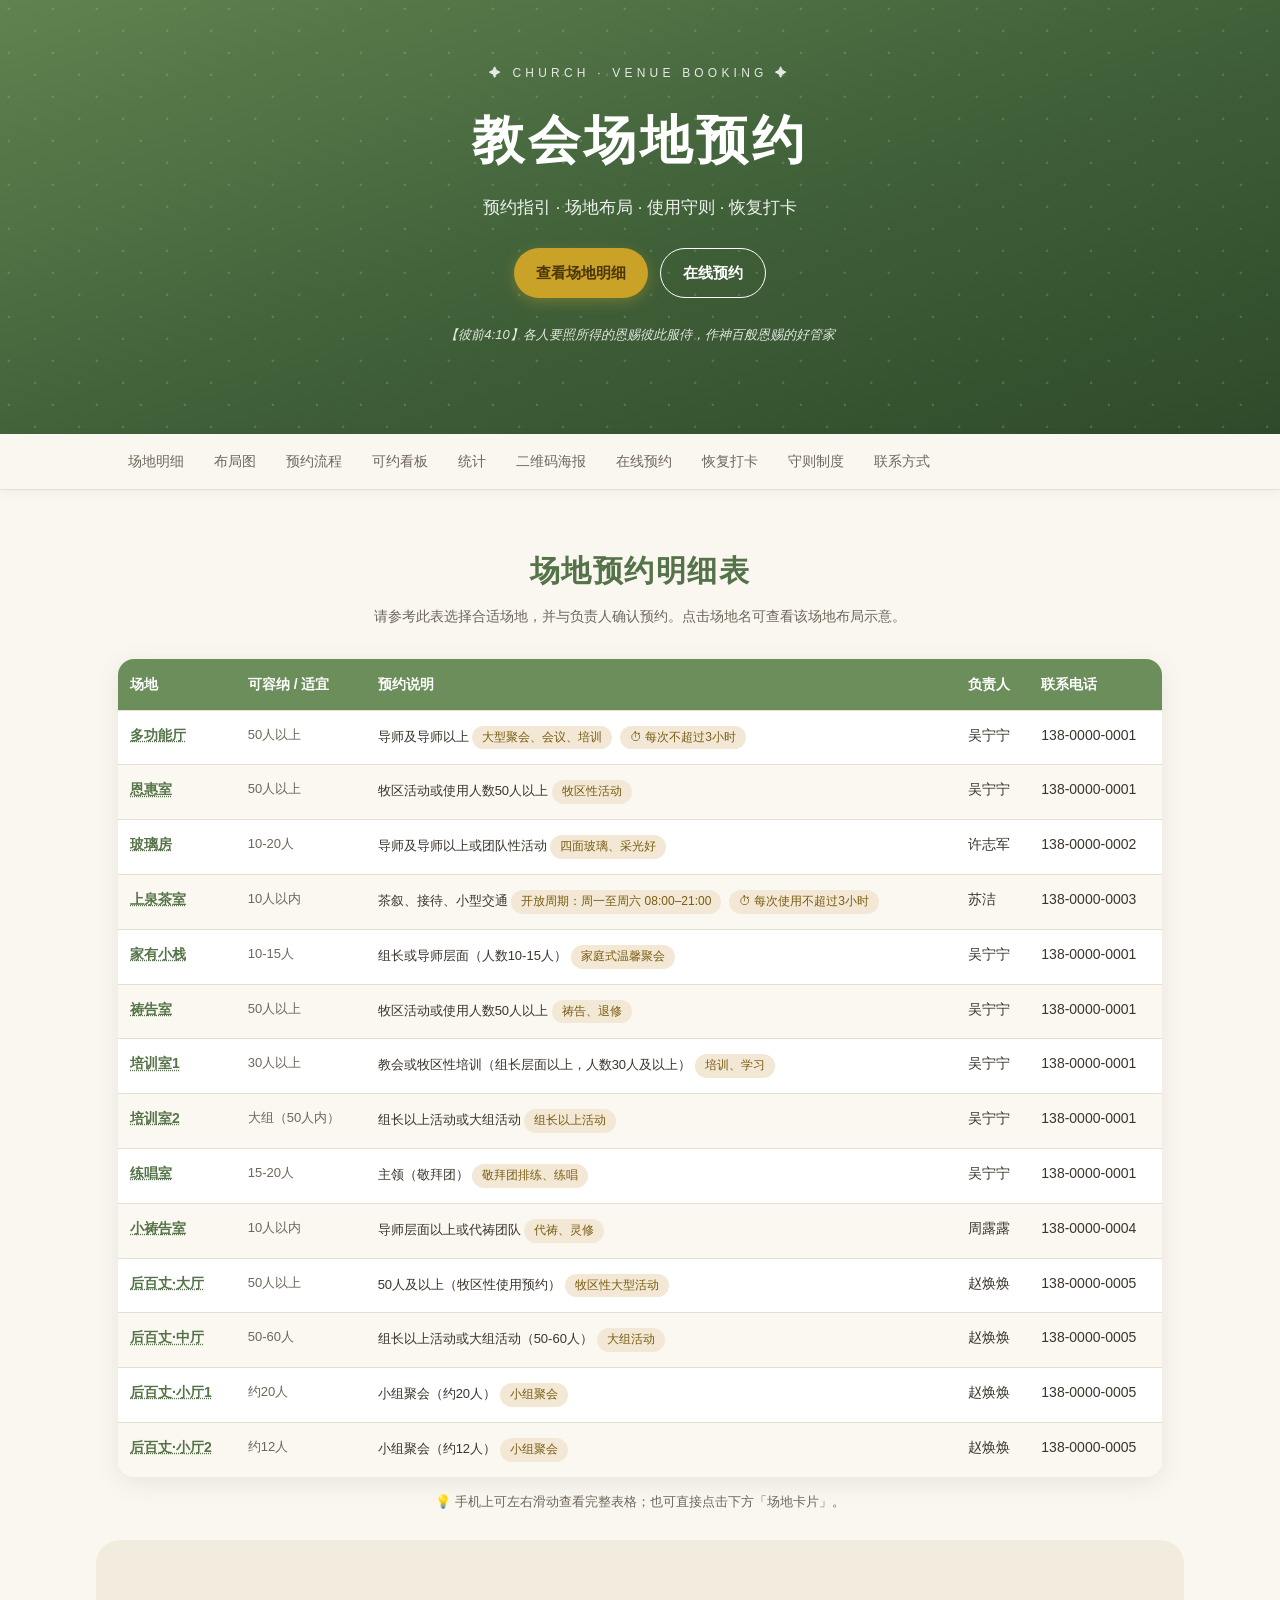
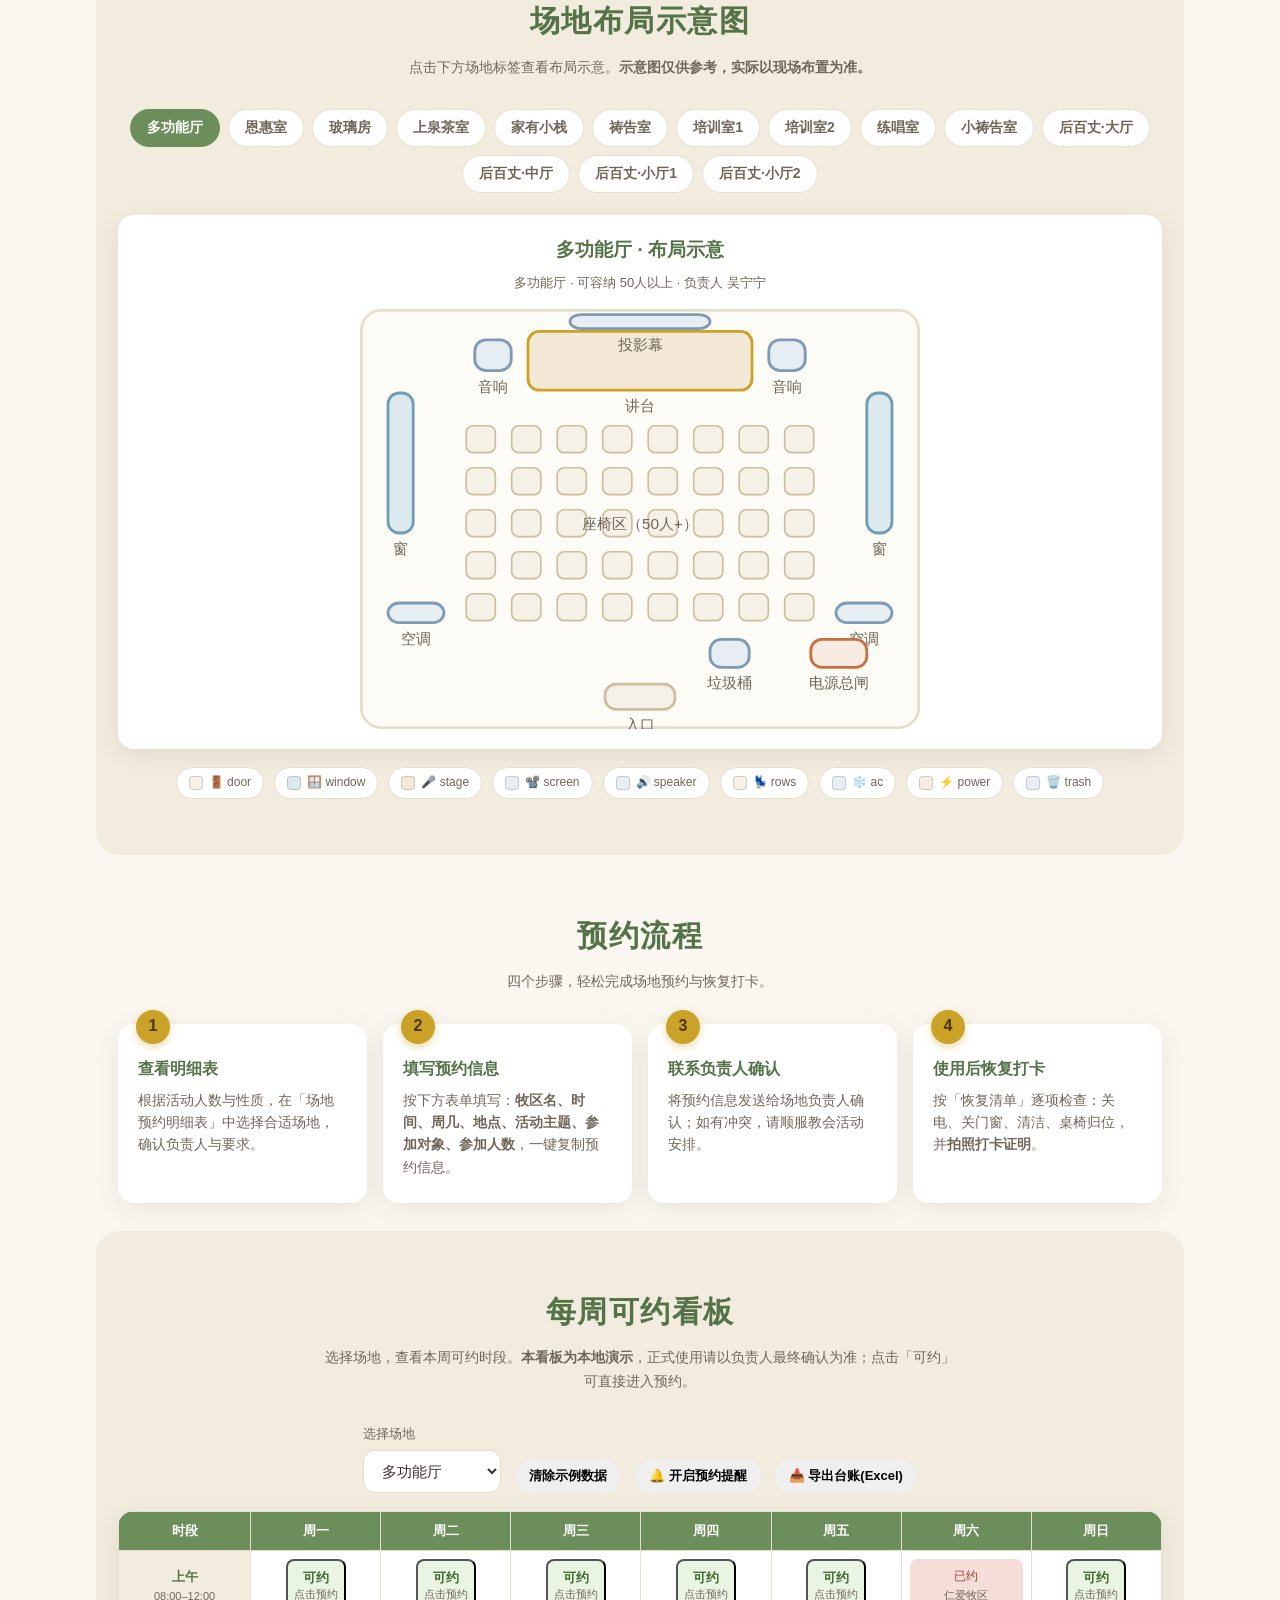
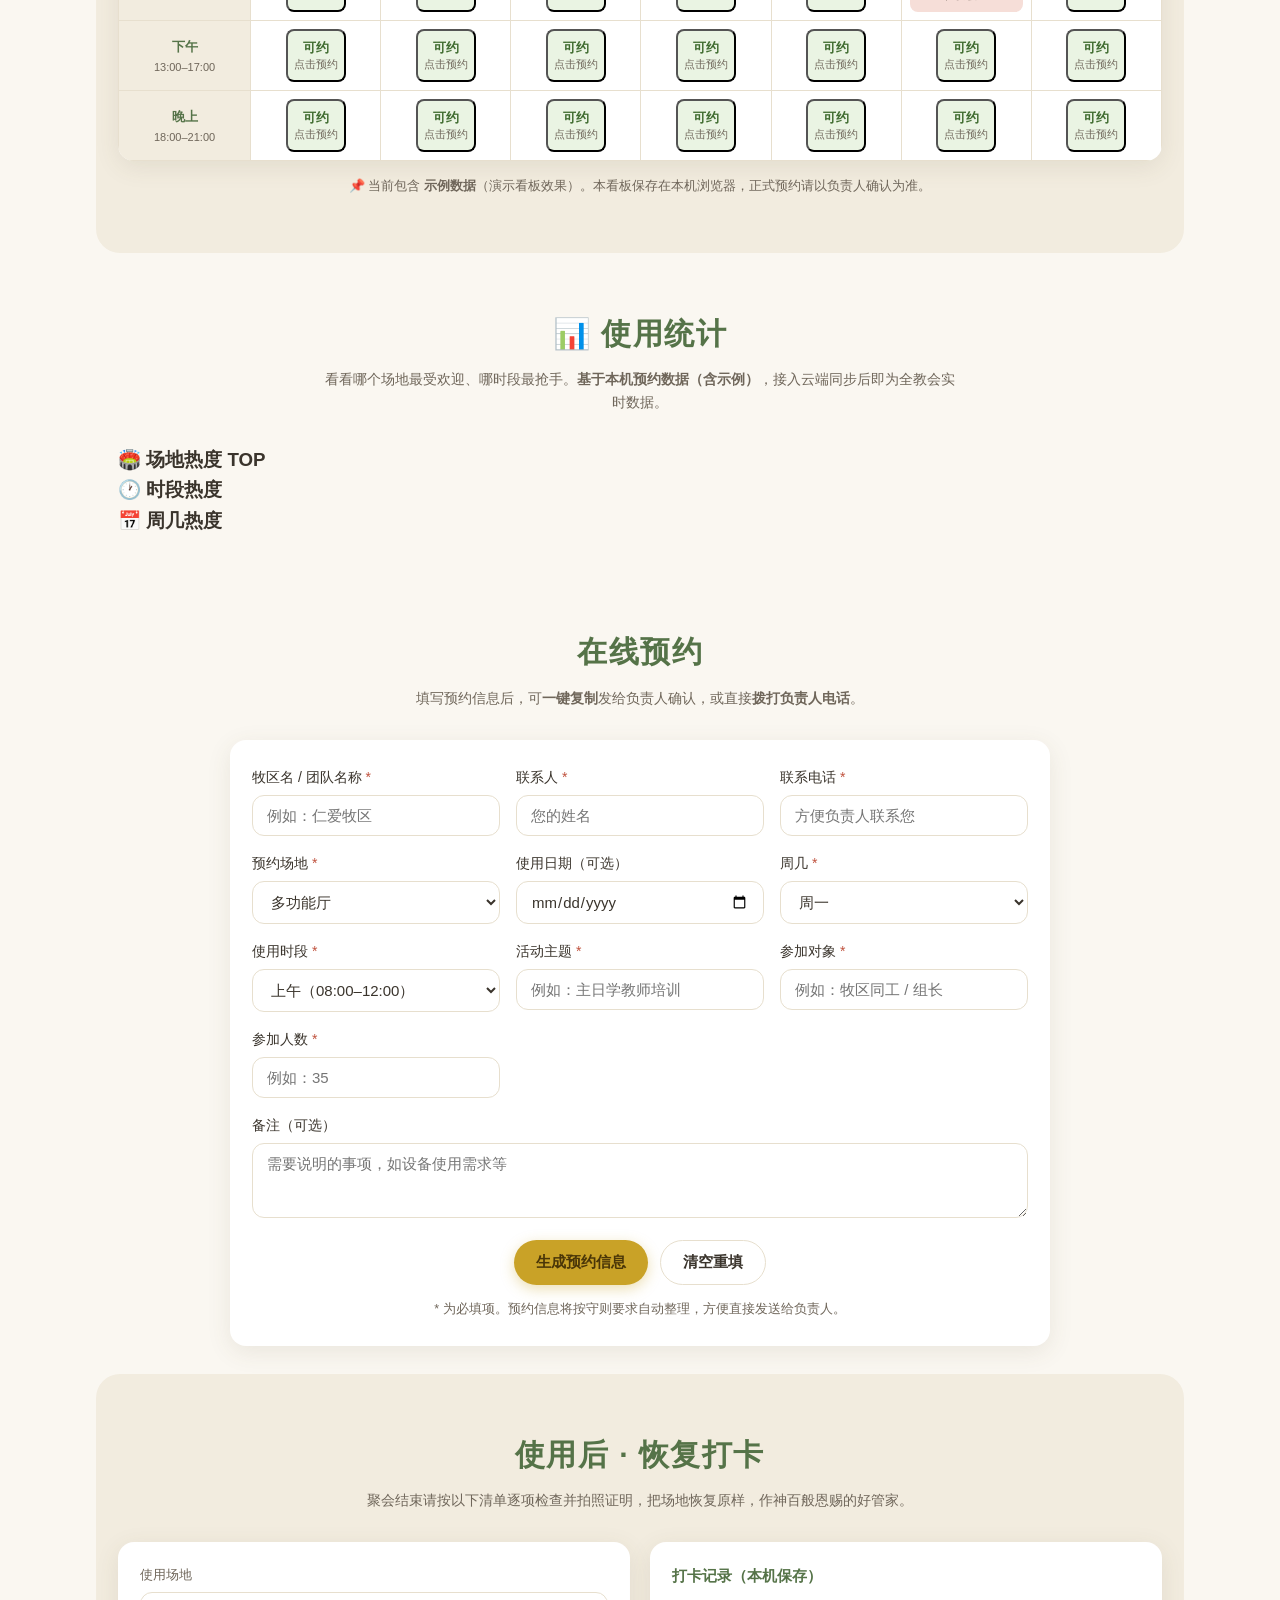
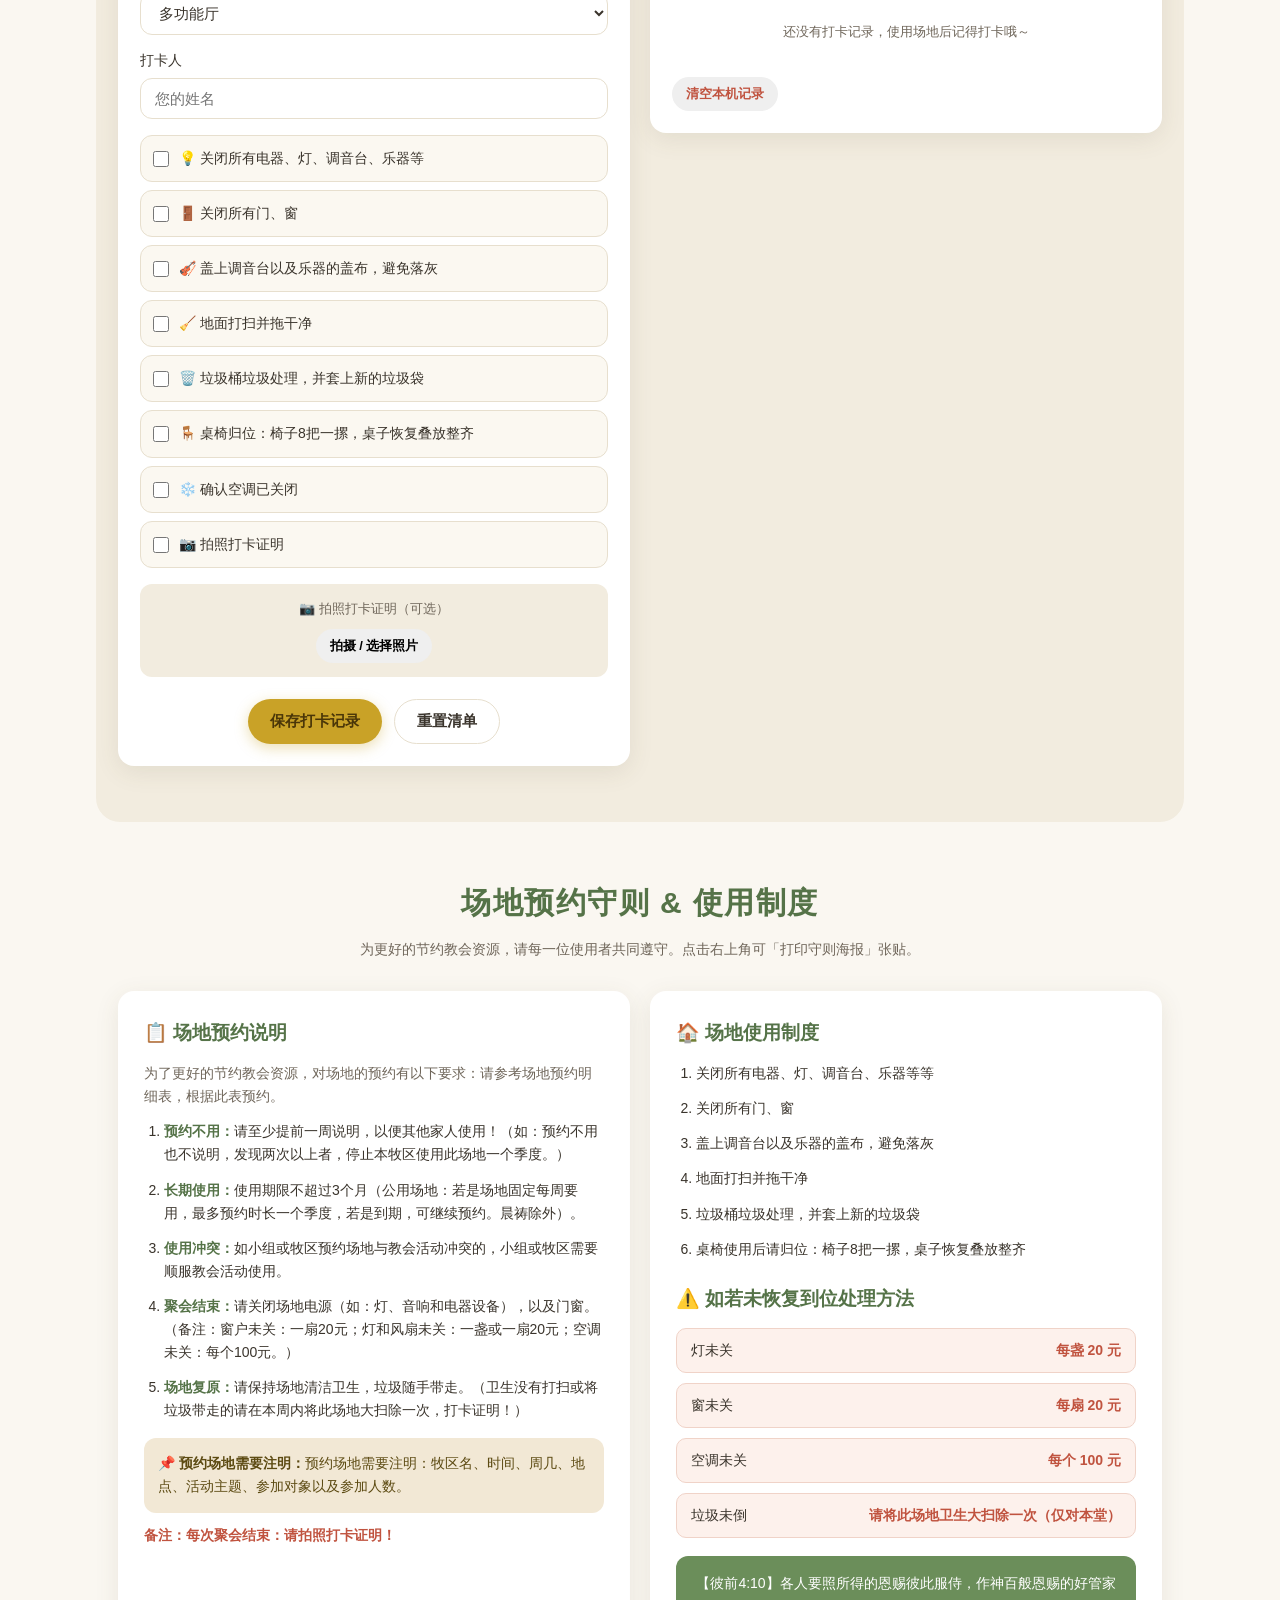
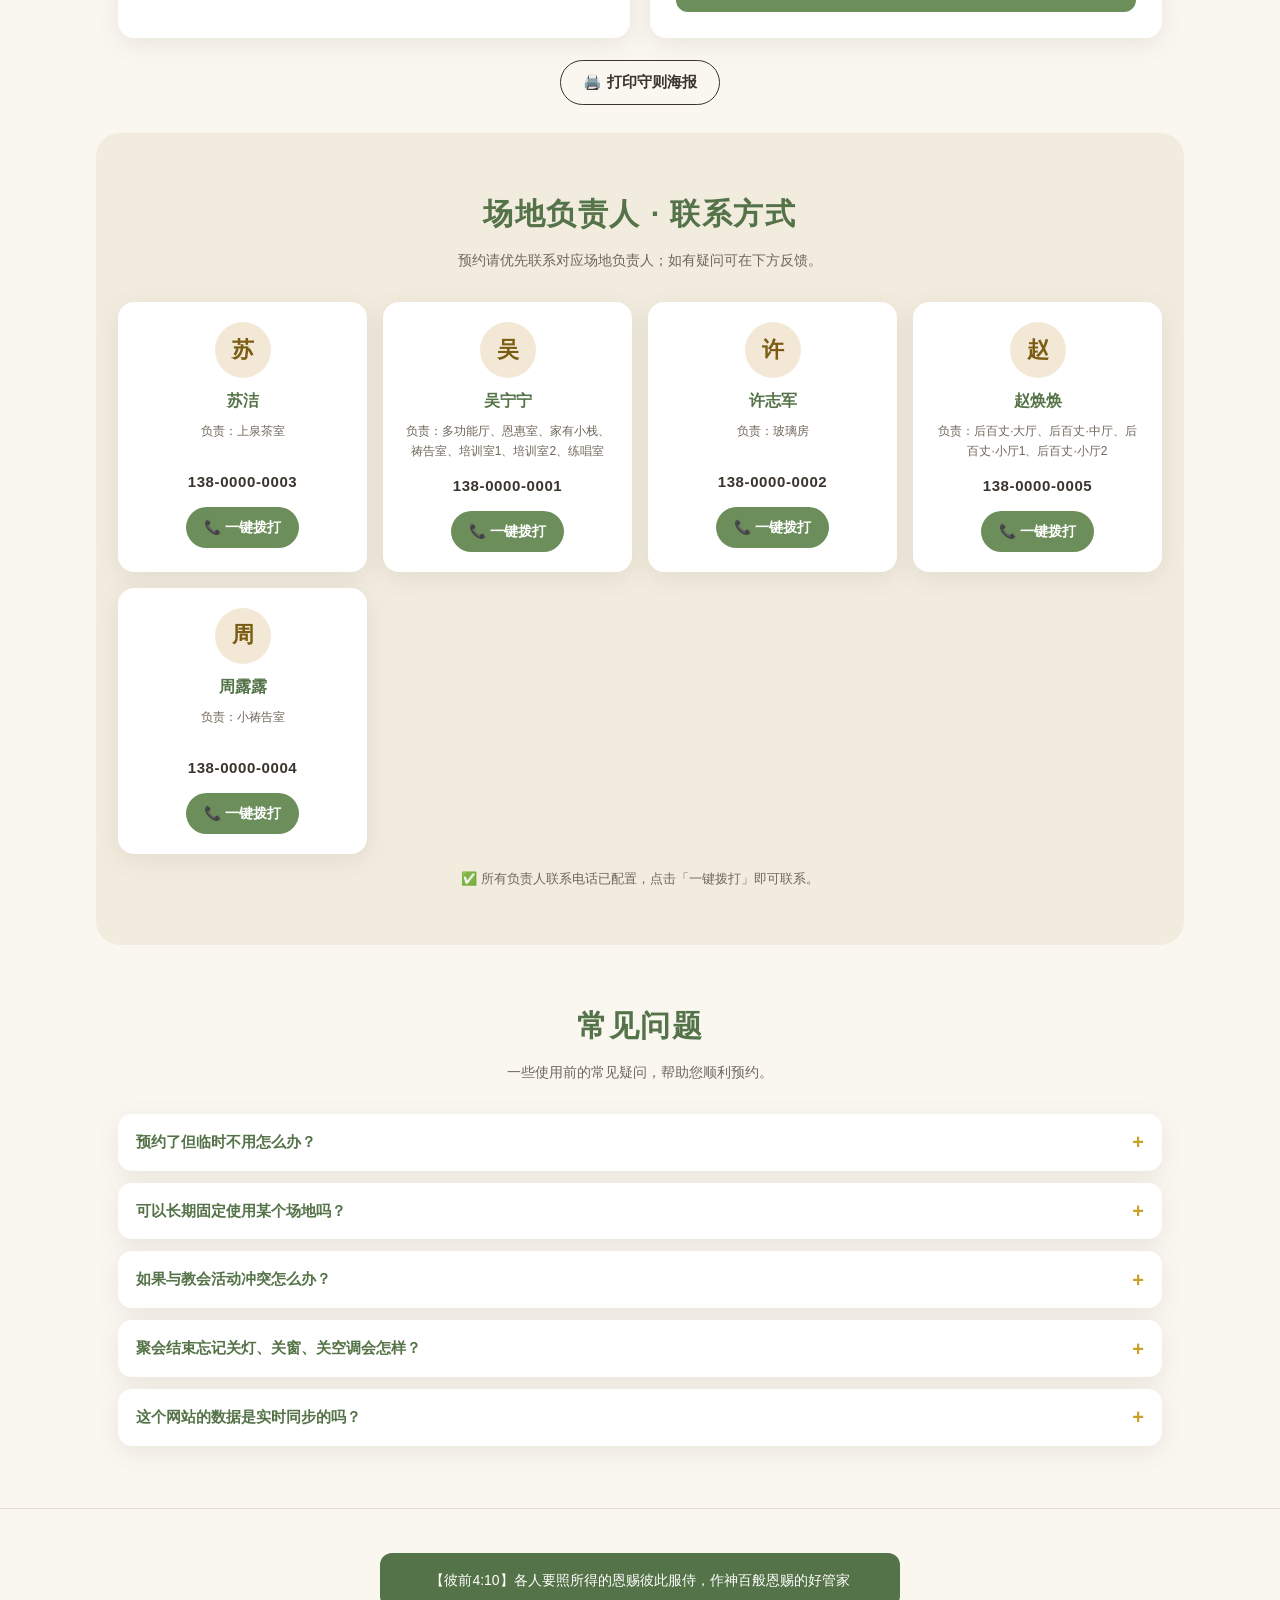
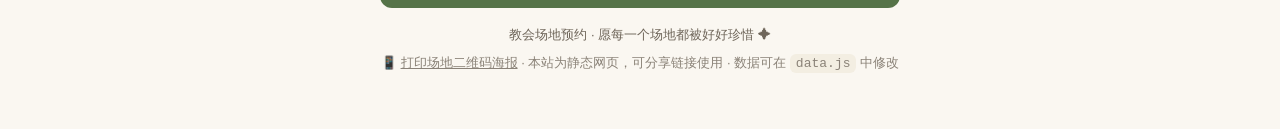
==== commit a9c1cd8a: "Update index.html (进阶功能: 海报/统计/导出/提醒/同步)" ====
--- a/index.html
+++ b/index.html
@@ -32,6 +32,8 @@
       <a href="#layouts">布局图</a>
       <a href="#process">预约流程</a>
       <a href="#board">可约看板</a>
+      <a href="#stats">统计</a>
+      <a href="posters.html">二维码海报</a>
       <a href="#book">在线预约</a>
       <a href="#checkin">恢复打卡</a>
       <a href="#rules">守则制度</a>
@@ -105,11 +107,37 @@
           <select id="boardVenue"></select>
         </label>
         <button type="button" id="toggleDemo" class="btn btn-small">清除示例数据</button>
+        <button type="button" id="remindBtn" class="btn btn-small">🔔 开启预约提醒</button>
+        <button type="button" id="exportBtn" class="btn btn-small">📥 导出台账(Excel)</button>
       </div>
       <div class="board-wrap">
         <table class="board-table" id="boardGrid"></table>
       </div>
       <p class="note" id="boardNote"></p>
+    </section>
+
+
+    <!-- ===== 使用统计 ===== -->
+    <section id="stats" class="section">
+      <div class="section-head">
+        <h2>📊 使用统计</h2>
+        <p class="section-desc">看看哪个场地最受欢迎、哪时段最抢手。<b>基于本机预约数据（含示例）</b>，接入云端同步后即为全教会实时数据。</p>
+      </div>
+      <div class="stats-grid">
+        <article class="stat-card">
+          <h3>🏟️ 场地热度 TOP</h3>
+          <div id="statVenues" class="bars"></div>
+        </article>
+        <article class="stat-card">
+          <h3>🕐 时段热度</h3>
+          <div id="statSlots" class="bars"></div>
+        </article>
+        <article class="stat-card">
+          <h3>📅 周几热度</h3>
+          <div id="statDays" class="bars"></div>
+        </article>
+      </div>
+      <p class="note" id="statNote"></p>
     </section>
 
     <!-- ===== 在线预约 ===== -->
@@ -282,7 +310,7 @@
       【彼前4:10】各人要照所得的恩赐彼此服侍，作神百般恩赐的好管家
     </div>
     <p>教会场地预约 · 愿每一个场地都被好好珍惜 ✦</p>
-    <p class="footer-small">本站为静态网页，可分享链接使用 · 数据可在 <code>data.js</code> 中修改</p>
+    <p class="footer-small">📱 <a href="posters.html" style="color:inherit">打印场地二维码海报</a> · 本站为静态网页，可分享链接使用 · 数据可在 <code>data.js</code> 中修改</p>
   </footer>
 
   <!-- ===== 预约结果弹窗 ===== -->
@@ -296,6 +324,10 @@
         <button type="button" class="btn btn-primary" id="copyBtn">📋 一键复制</button>
         <a href="#" class="btn btn-ghost" id="callBtn">📞 拨打负责人电话</a>
       </div>
+      <label class="remind-check">
+        <input type="checkbox" id="remindCheck" checked>
+        <span>⏰ 预约前一天提醒我（需开启浏览器通知；提醒在打开网页时生效）</span>
+      </label>
       <p class="form-tip">复制后请在微信中粘贴发送给对应场地负责人，确认无误后预约生效。</p>
     </div>
   </div>
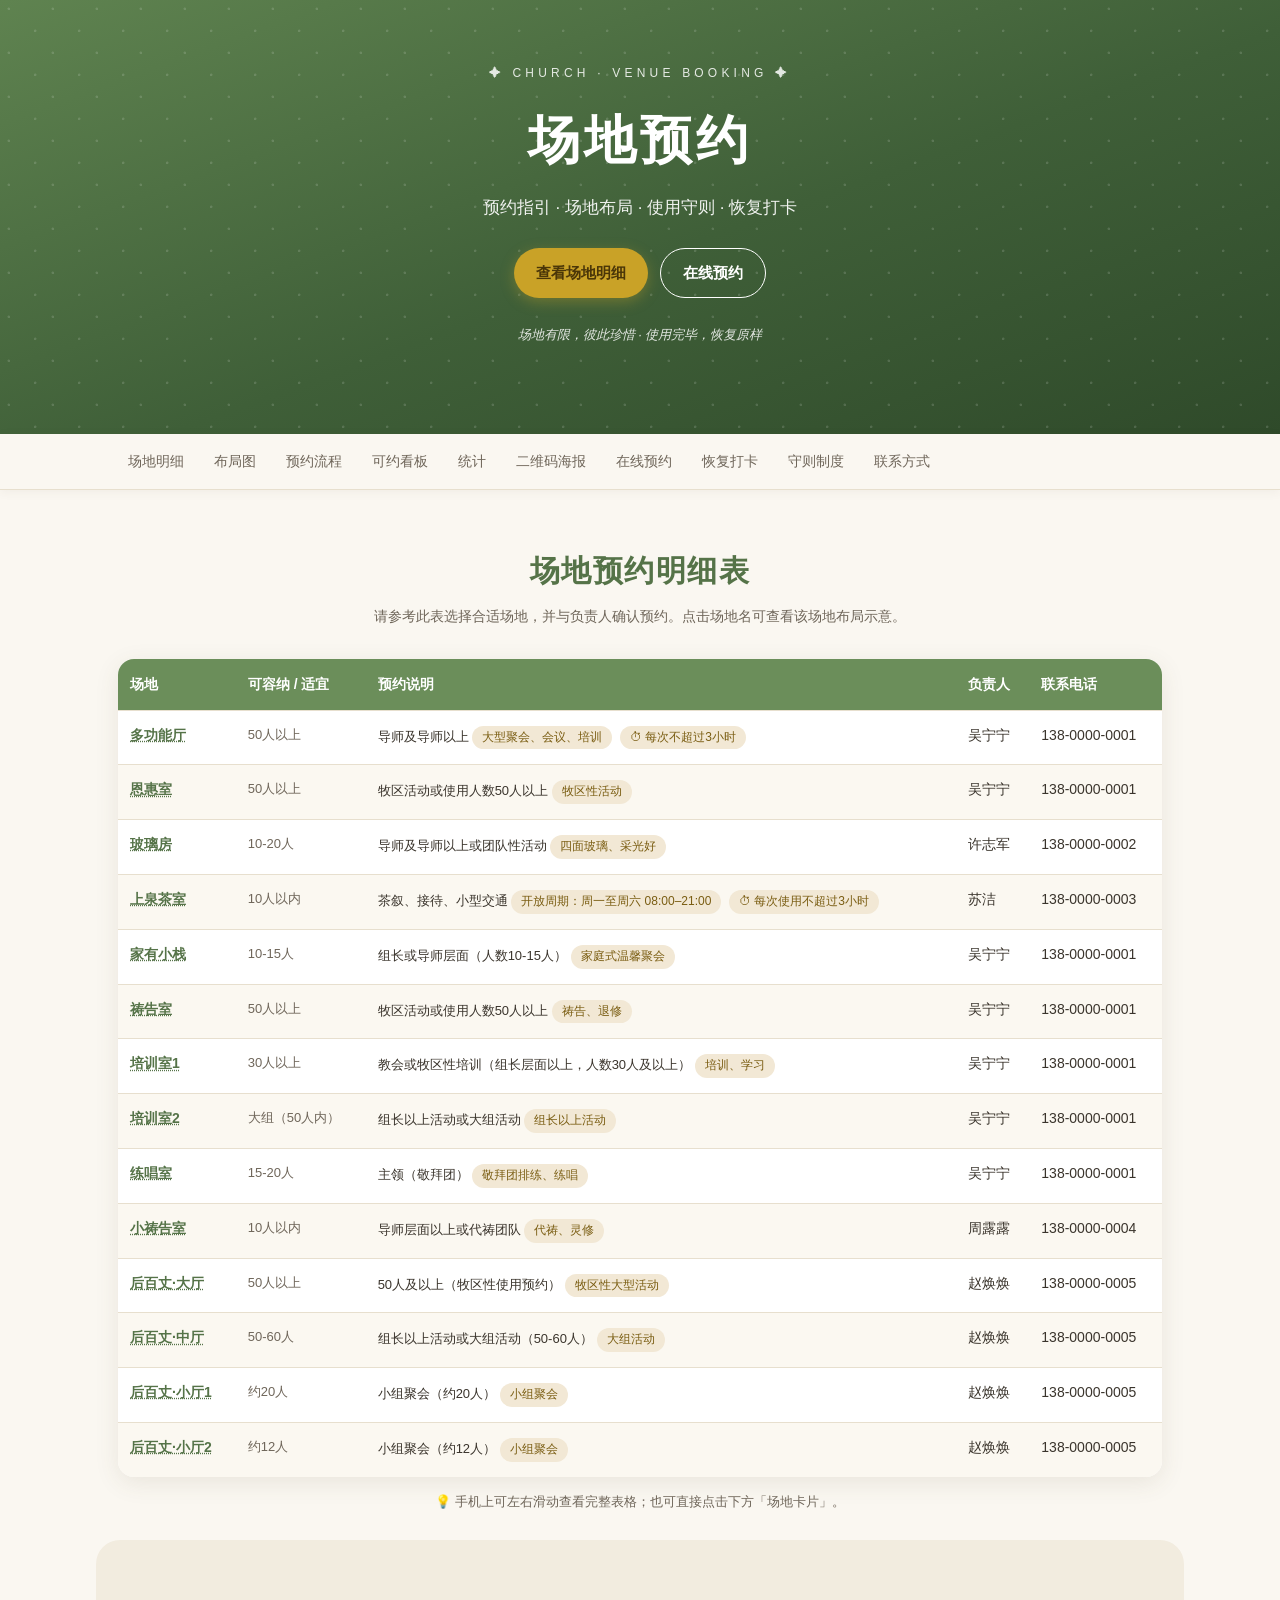
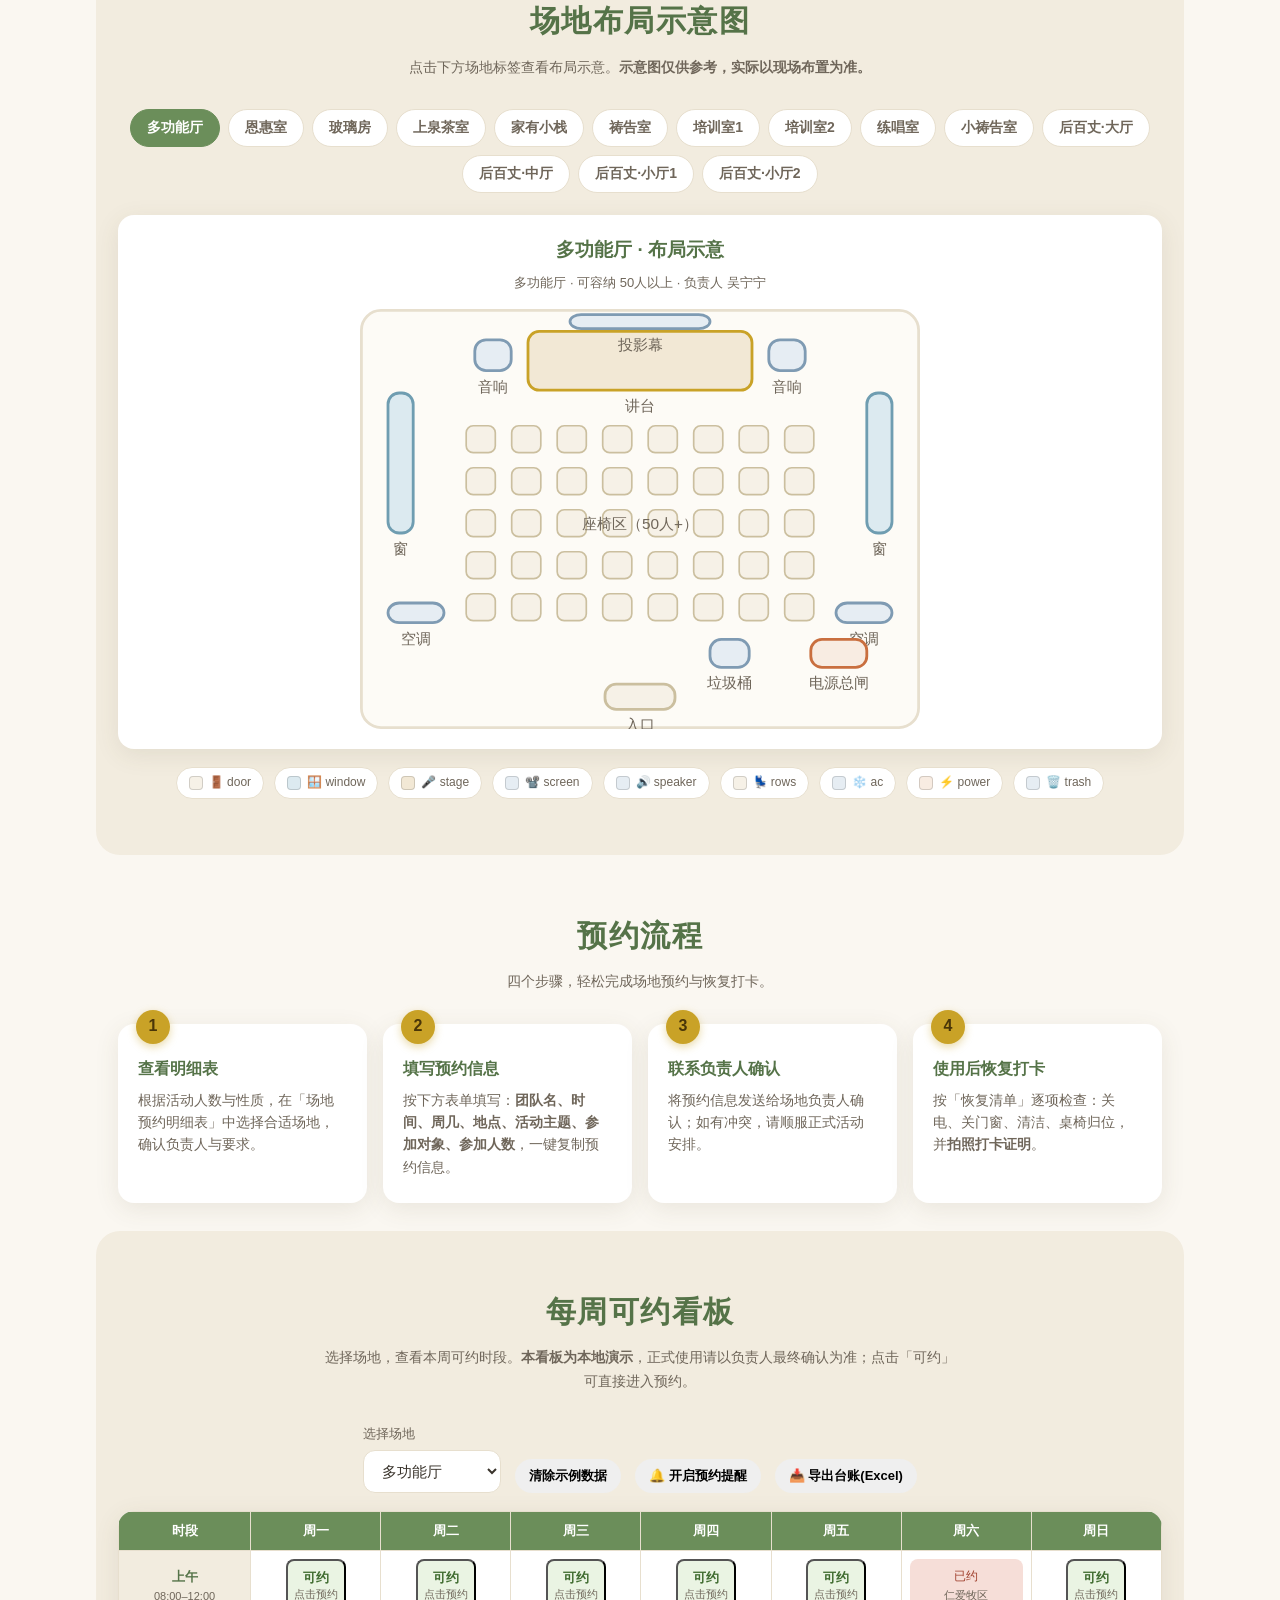
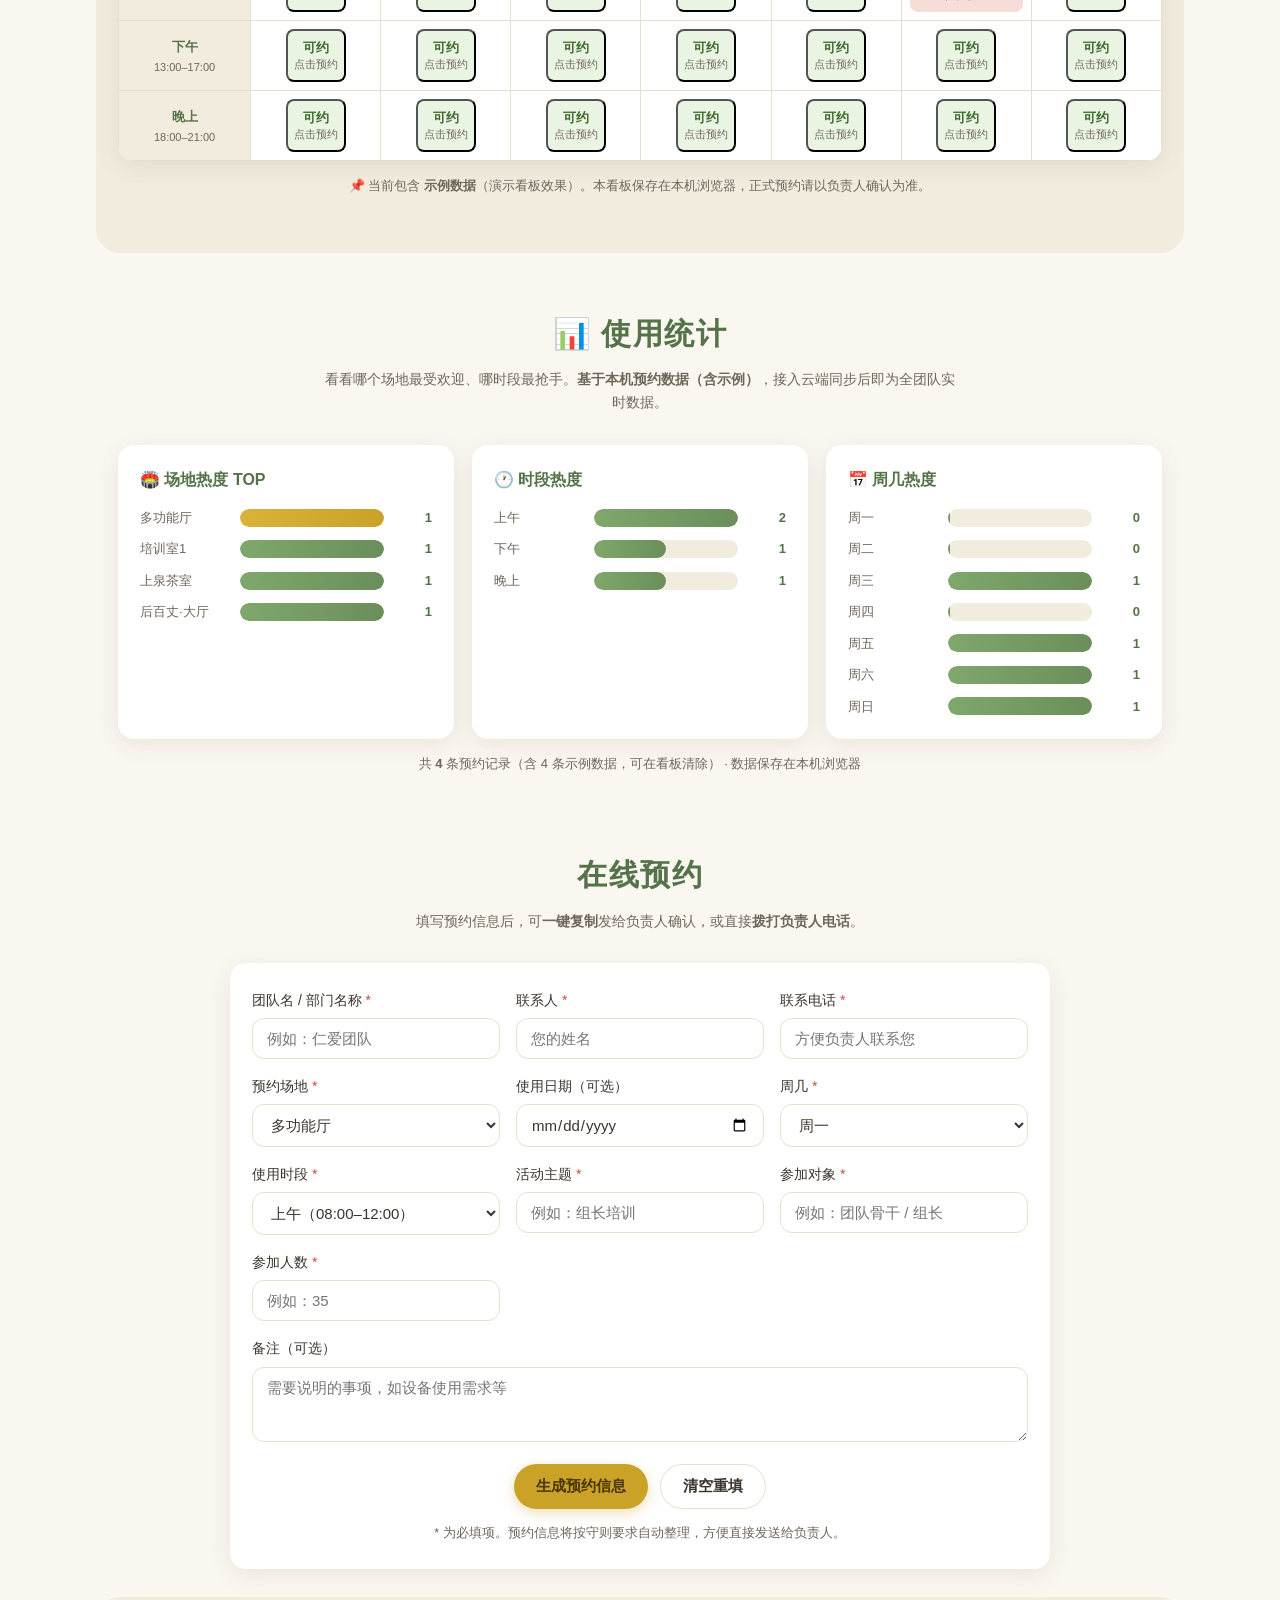
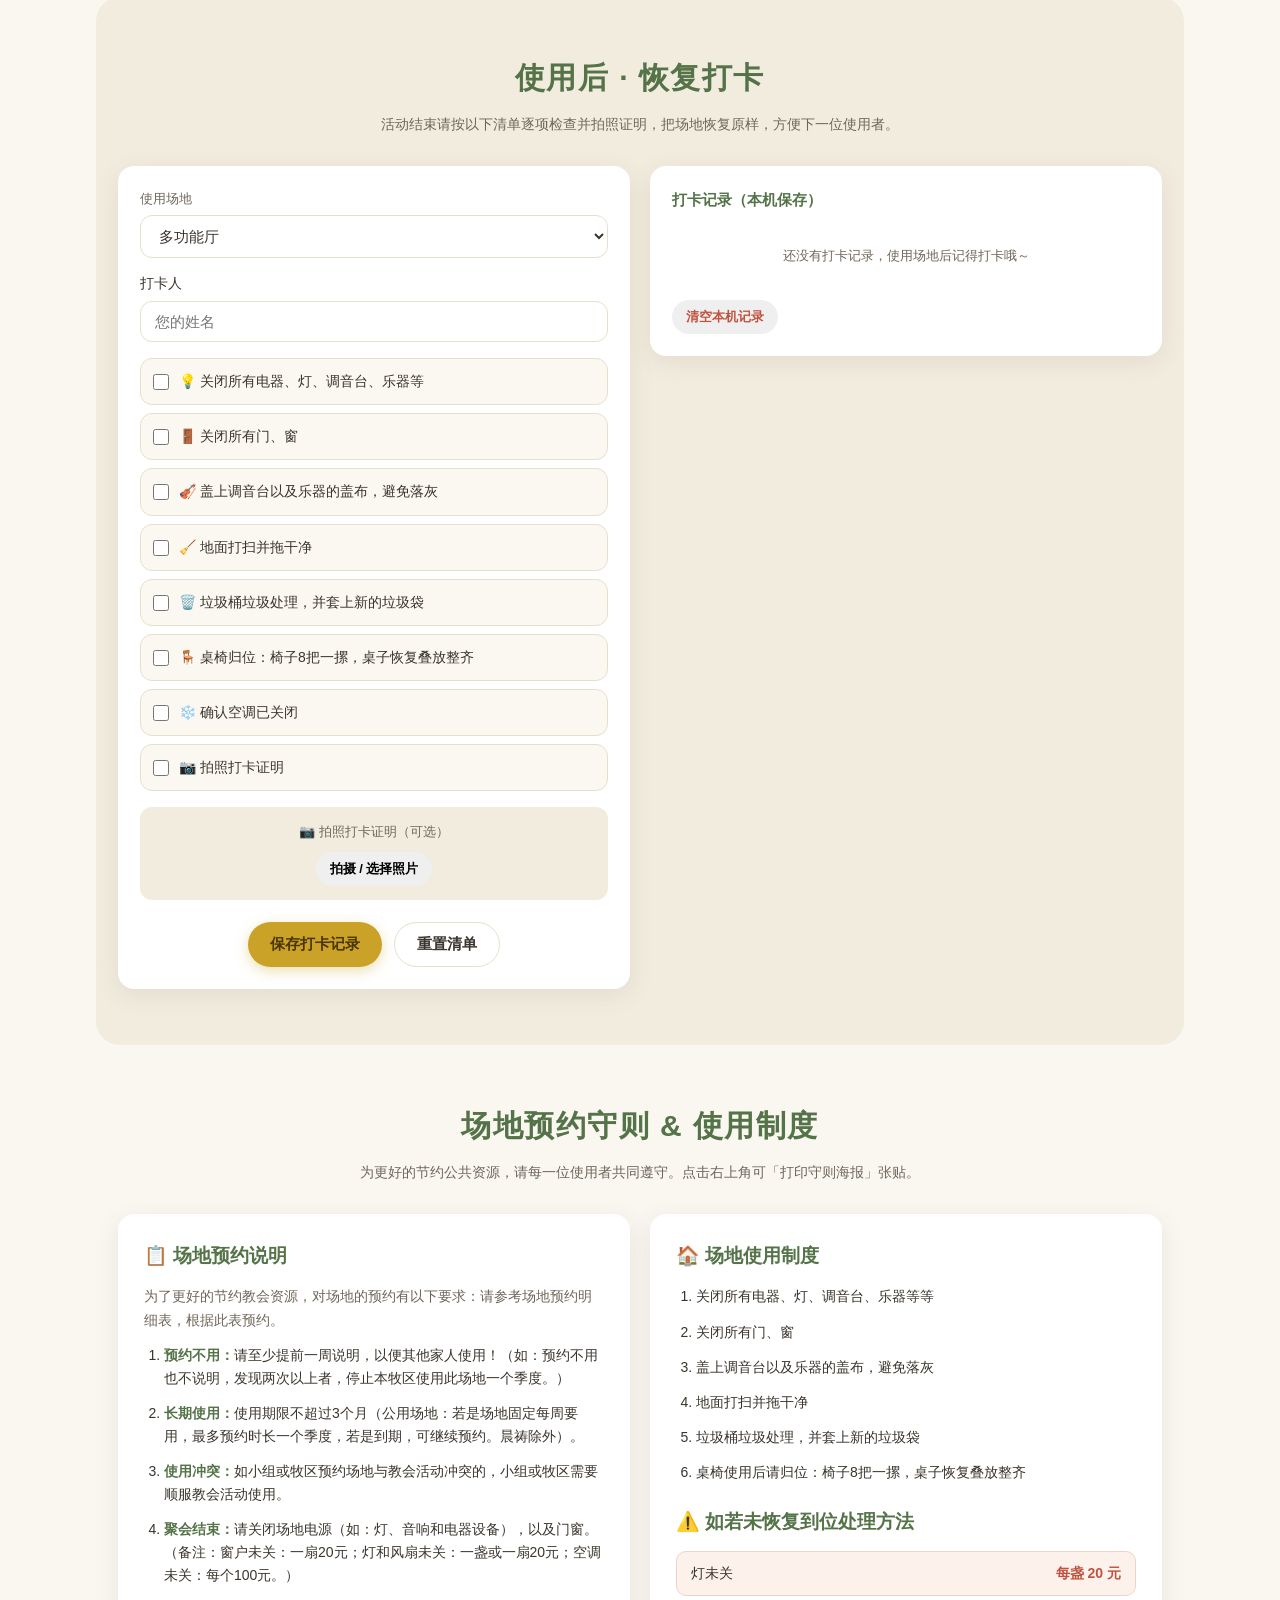
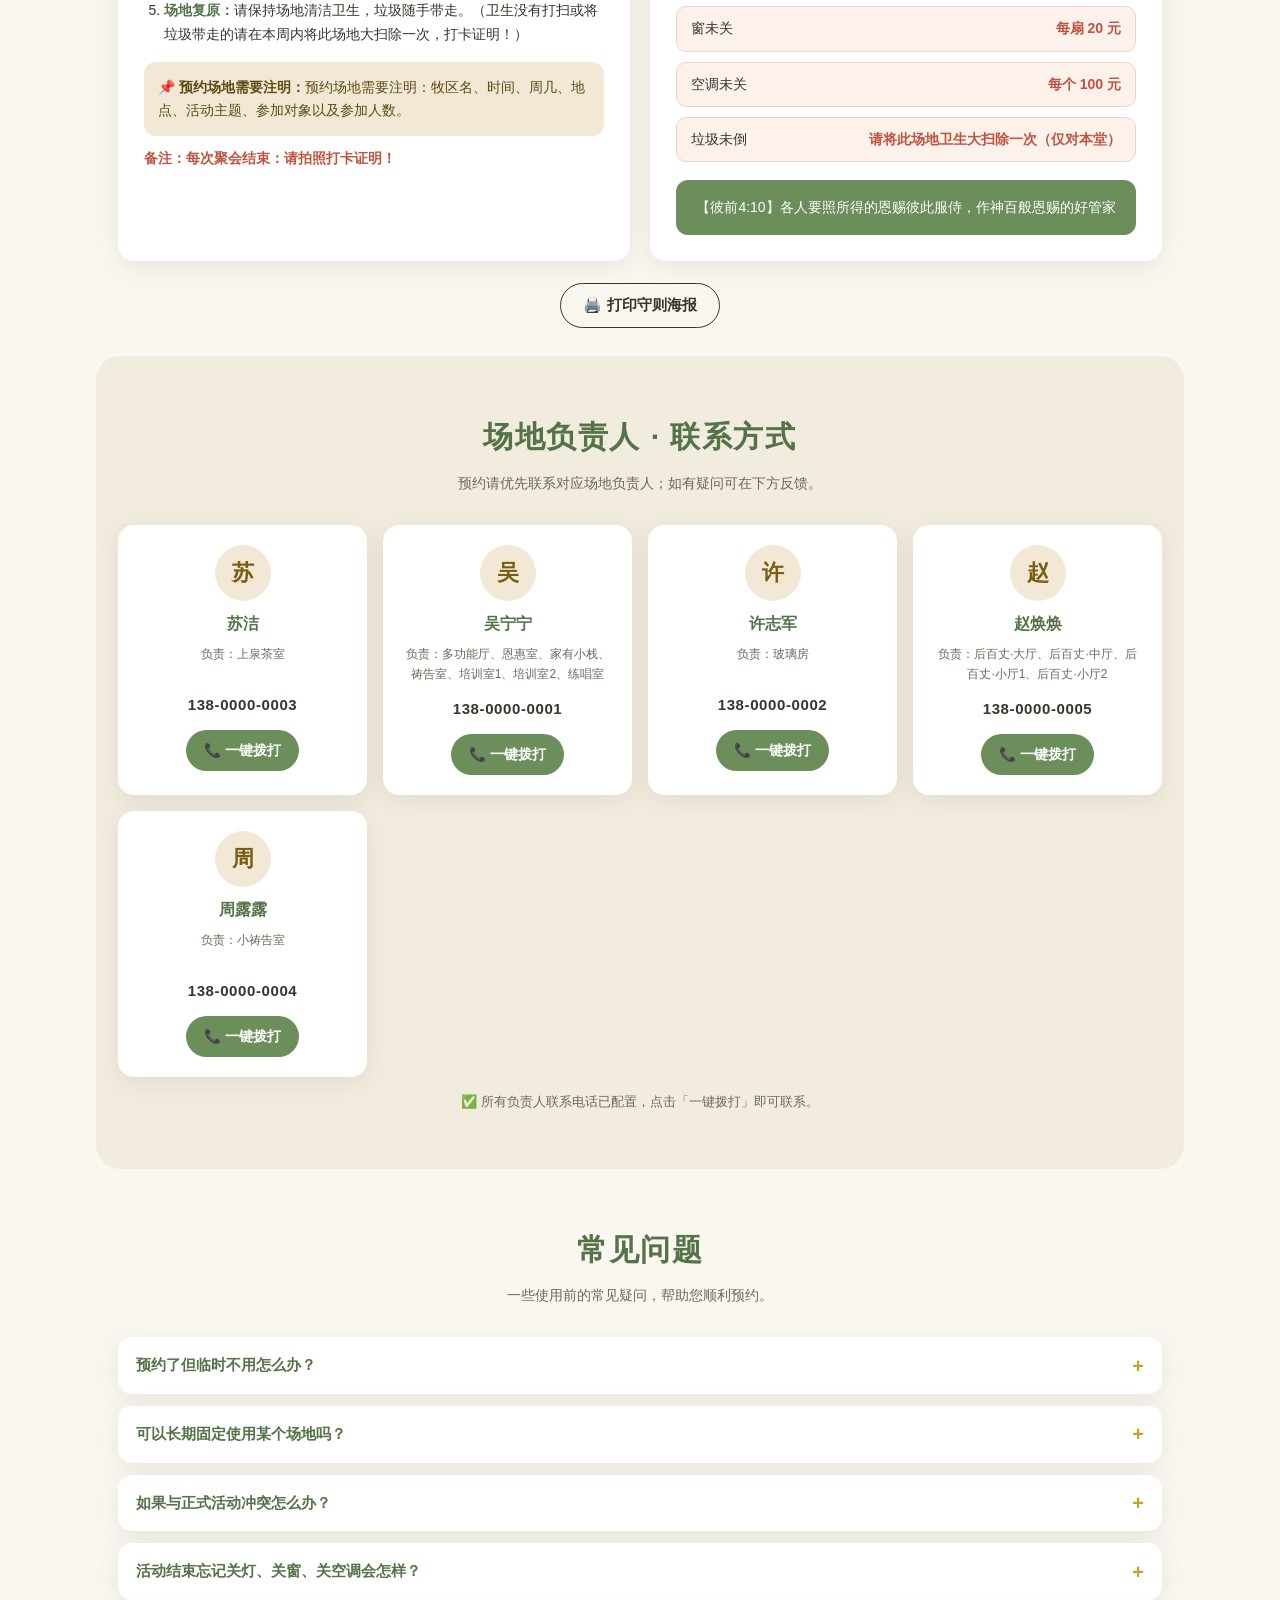
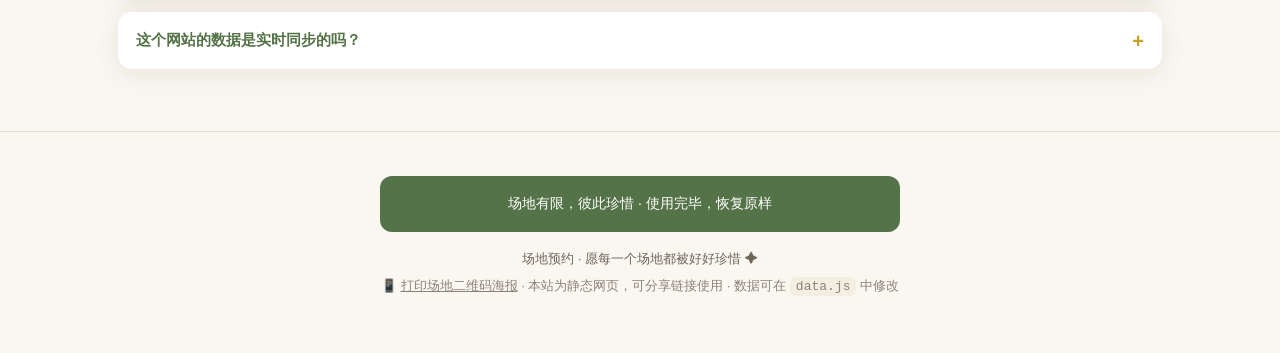
==== commit 244a0c6b: "方案一：敏感词替换为低调中性词" ====
--- a/index.html
+++ b/index.html
@@ -3,8 +3,8 @@
 <head>
   <meta charset="UTF-8">
   <meta name="viewport" content="width=device-width, initial-scale=1.0, viewport-fit=cover">
-  <title>教会场地预约 · 预约指引｜布局｜守则</title>
-  <meta name="description" content="教会场地预约：场地明细、布局示意、预约流程、使用守则与恢复打卡。">
+  <title>场地预约 · 预约指引｜布局｜守则</title>
+  <meta name="description" content="场地预约：场地明细、布局示意、预约流程、使用守则与恢复打卡。">
   <link rel="stylesheet" href="styles.css">
 <link rel="icon" href='data:image/svg+xml,<svg xmlns="http://www.w3.org/2000/svg" viewBox="0 0 100 100"><rect width="100" height="100" rx="22" fill="%236b8e5a"/><text x="50" y="72" font-size="58" text-anchor="middle" fill="white" font-family="sans-serif">约</text></svg>'>
   </head>
@@ -15,13 +15,13 @@
     <div class="hero-bg" aria-hidden="true"></div>
     <div class="hero-inner">
       <p class="hero-eyebrow">✦ CHURCH · VENUE BOOKING ✦</p>
-      <h1>教会场地预约</h1>
+      <h1>场地预约</h1>
       <p class="hero-sub">预约指引 · 场地布局 · 使用守则 · 恢复打卡</p>
       <div class="hero-actions">
         <a href="#venues" class="btn btn-primary">查看场地明细</a>
         <a href="#book" class="btn btn-ghost">在线预约</a>
       </div>
-      <p class="hero-scripture">【彼前4:10】各人要照所得的恩赐彼此服侍，作神百般恩赐的好管家</p>
+      <p class="hero-scripture">场地有限，彼此珍惜 · 使用完毕，恢复原样</p>
     </div>
   </header>
 
@@ -80,12 +80,12 @@
         <div class="step">
           <span class="step-num">2</span>
           <h3>填写预约信息</h3>
-          <p>按下方表单填写：<b>牧区名、时间、周几、地点、活动主题、参加对象、参加人数</b>，一键复制预约信息。</p>
+          <p>按下方表单填写：<b>团队名、时间、周几、地点、活动主题、参加对象、参加人数</b>，一键复制预约信息。</p>
         </div>
         <div class="step">
           <span class="step-num">3</span>
           <h3>联系负责人确认</h3>
-          <p>将预约信息发送给场地负责人确认；如有冲突，请顺服教会活动安排。</p>
+          <p>将预约信息发送给场地负责人确认；如有冲突，请顺服正式活动安排。</p>
         </div>
         <div class="step">
           <span class="step-num">4</span>
@@ -121,7 +121,7 @@
     <section id="stats" class="section">
       <div class="section-head">
         <h2>📊 使用统计</h2>
-        <p class="section-desc">看看哪个场地最受欢迎、哪时段最抢手。<b>基于本机预约数据（含示例）</b>，接入云端同步后即为全教会实时数据。</p>
+        <p class="section-desc">看看哪个场地最受欢迎、哪时段最抢手。<b>基于本机预约数据（含示例）</b>，接入云端同步后即为全团队实时数据。</p>
       </div>
       <div class="stats-grid">
         <article class="stat-card">
@@ -149,8 +149,8 @@
       <form id="bookForm" class="form" autocomplete="off">
         <div class="form-grid">
           <label class="field">
-            <span>牧区名 / 团队名称 <i>*</i></span>
-            <input type="text" id="bArea" required placeholder="例如：仁爱牧区">
+            <span>团队名 / 部门名称 <i>*</i></span>
+            <input type="text" id="bArea" required placeholder="例如：仁爱团队">
           </label>
           <label class="field">
             <span>联系人 <i>*</i></span>
@@ -178,11 +178,11 @@
           </label>
           <label class="field">
             <span>活动主题 <i>*</i></span>
-            <input type="text" id="bTheme" required placeholder="例如：主日学教师培训">
+            <input type="text" id="bTheme" required placeholder="例如：组长培训">
           </label>
           <label class="field">
             <span>参加对象 <i>*</i></span>
-            <input type="text" id="bAudience" required placeholder="例如：牧区同工 / 组长">
+            <input type="text" id="bAudience" required placeholder="例如：团队骨干 / 组长">
           </label>
           <label class="field">
             <span>参加人数 <i>*</i></span>
@@ -205,7 +205,7 @@
     <section id="checkin" class="section section-alt">
       <div class="section-head">
         <h2>使用后 · 恢复打卡</h2>
-        <p class="section-desc">聚会结束请按以下清单逐项检查并拍照证明，把场地恢复原样，作神百般恩赐的好管家。</p>
+        <p class="section-desc">活动结束请按以下清单逐项检查并拍照证明，把场地恢复原样，方便下一位使用者。</p>
       </div>
       <div class="checkin-wrap">
         <div class="checkin-left">
@@ -241,7 +241,7 @@
     <section id="rules" class="section">
       <div class="section-head">
         <h2>场地预约守则 &amp; 使用制度</h2>
-        <p class="section-desc">为更好的节约教会资源，请每一位使用者共同遵守。点击右上角可「打印守则海报」张贴。</p>
+        <p class="section-desc">为更好的节约公共资源，请每一位使用者共同遵守。点击右上角可「打印守则海报」张贴。</p>
       </div>
       <div class="rules-grid">
         <article class="rule-card">
@@ -282,18 +282,18 @@
       </div>
       <details class="faq-item">
         <summary>预约了但临时不用怎么办？</summary>
-        <p>请<b>至少提前一周</b>告知负责人，以便其他家人使用。预约不用也不说明，发现两次以上者，将停止本牧区使用此场地一个季度。</p>
+        <p>请<b>至少提前一周</b>告知负责人，以便其他人使用。预约不用也不说明，发现两次以上者，将停止本团队使用此场地一个季度。</p>
       </details>
       <details class="faq-item">
         <summary>可以长期固定使用某个场地吗？</summary>
-        <p>长期使用期限<b>不超过3个月</b>；公用场地固定每周使用最多预约一个季度，到期可继续预约（晨祷除外）。</p>
-      </details>
-      <details class="faq-item">
-        <summary>如果与教会活动冲突怎么办？</summary>
-        <p>教会活动优先，小组或牧区需顺服教会活动的安排，可另选时段或场地。</p>
-      </details>
-      <details class="faq-item">
-        <summary>聚会结束忘记关灯、关窗、关空调会怎样？</summary>
+        <p>长期使用期限<b>不超过3个月</b>；公用场地固定每周使用最多预约一个季度，到期可继续预约（晨间活动除外）。</p>
+      </details>
+      <details class="faq-item">
+        <summary>如果与正式活动冲突怎么办？</summary>
+        <p>正式活动优先，小组或团队需顺服正式活动的安排，可另选时段或场地。</p>
+      </details>
+      <details class="faq-item">
+        <summary>活动结束忘记关灯、关窗、关空调会怎样？</summary>
         <p>按违规处理：灯未关每盏20元；窗未关每扇20元；空调未关每个100元；垃圾未倒需将该场地大扫除一次（仅对本堂）。</p>
       </details>
       <details class="faq-item">
@@ -307,9 +307,9 @@
   <!-- ===== 页脚 ===== -->
   <footer class="footer">
     <div class="verse-box verse-box-lg">
-      【彼前4:10】各人要照所得的恩赐彼此服侍，作神百般恩赐的好管家
+      场地有限，彼此珍惜 · 使用完毕，恢复原样
     </div>
-    <p>教会场地预约 · 愿每一个场地都被好好珍惜 ✦</p>
+    <p>场地预约 · 愿每一个场地都被好好珍惜 ✦</p>
     <p class="footer-small">📱 <a href="posters.html" style="color:inherit">打印场地二维码海报</a> · 本站为静态网页，可分享链接使用 · 数据可在 <code>data.js</code> 中修改</p>
   </footer>
 
--- a/styles.css
+++ b/styles.css
@@ -235,6 +235,24 @@
   animation:toastIn .25s ease}
 @keyframes toastIn{from{opacity:0;transform:translate(-50%,12px)}to{opacity:1;transform:translate(-50%,0)}}
 
+
+/* ---------- Stats ---------- */
+.stats-grid{display:grid;grid-template-columns:repeat(auto-fit,minmax(260px,1fr));gap:18px}
+.stat-card{background:var(--card);border-radius:var(--radius);box-shadow:var(--shadow);padding:22px}
+.stat-card h3{font-size:16px;color:var(--primary-dark);margin-bottom:14px}
+.bars{display:flex;flex-direction:column;gap:10px}
+.bar-row{display:grid;grid-template-columns:92px 1fr 40px;gap:8px;align-items:center;font-size:13px}
+.bar-row .b-label{color:var(--ink-soft);white-space:nowrap;overflow:hidden;text-overflow:ellipsis}
+.bar-track{background:var(--bg-alt);border-radius:999px;height:18px;overflow:hidden}
+.bar-fill{height:100%;border-radius:999px;background:linear-gradient(90deg,#7fa86c,#6b8e5a);min-width:2px;transition:width .5s ease}
+.bar-row .b-val{text-align:right;font-weight:700;color:var(--primary-dark)}
+.bar-row.top .bar-fill{background:linear-gradient(90deg,#d9b23a,#c9a227)}
+
+/* ---------- 提醒勾选 ---------- */
+.remind-check{display:flex;gap:8px;align-items:flex-start;margin-top:16px;font-size:13px;color:var(--ink-soft);
+  background:var(--bg-alt);border-radius:10px;padding:12px 14px}
+.remind-check input{accent-color:var(--primary);width:16px;height:16px;margin-top:3px;flex:0 0 auto}
+
 /* ---------- Responsive ---------- */
 @media (max-width:860px){
   .section-alt{margin:8px -18px 0;border-radius:20px}
@@ -243,6 +261,8 @@
   .table-wrap{display:none}
   .checkin-wrap{grid-template-columns:1fr}
   .rules-grid{grid-template-columns:1fr}
+  .stats-grid{grid-template-columns:1fr}
+  .bar-row{grid-template-columns:80px 1fr 36px}
 }
 @media (min-width:861px){
   .only-mobile{display:none}
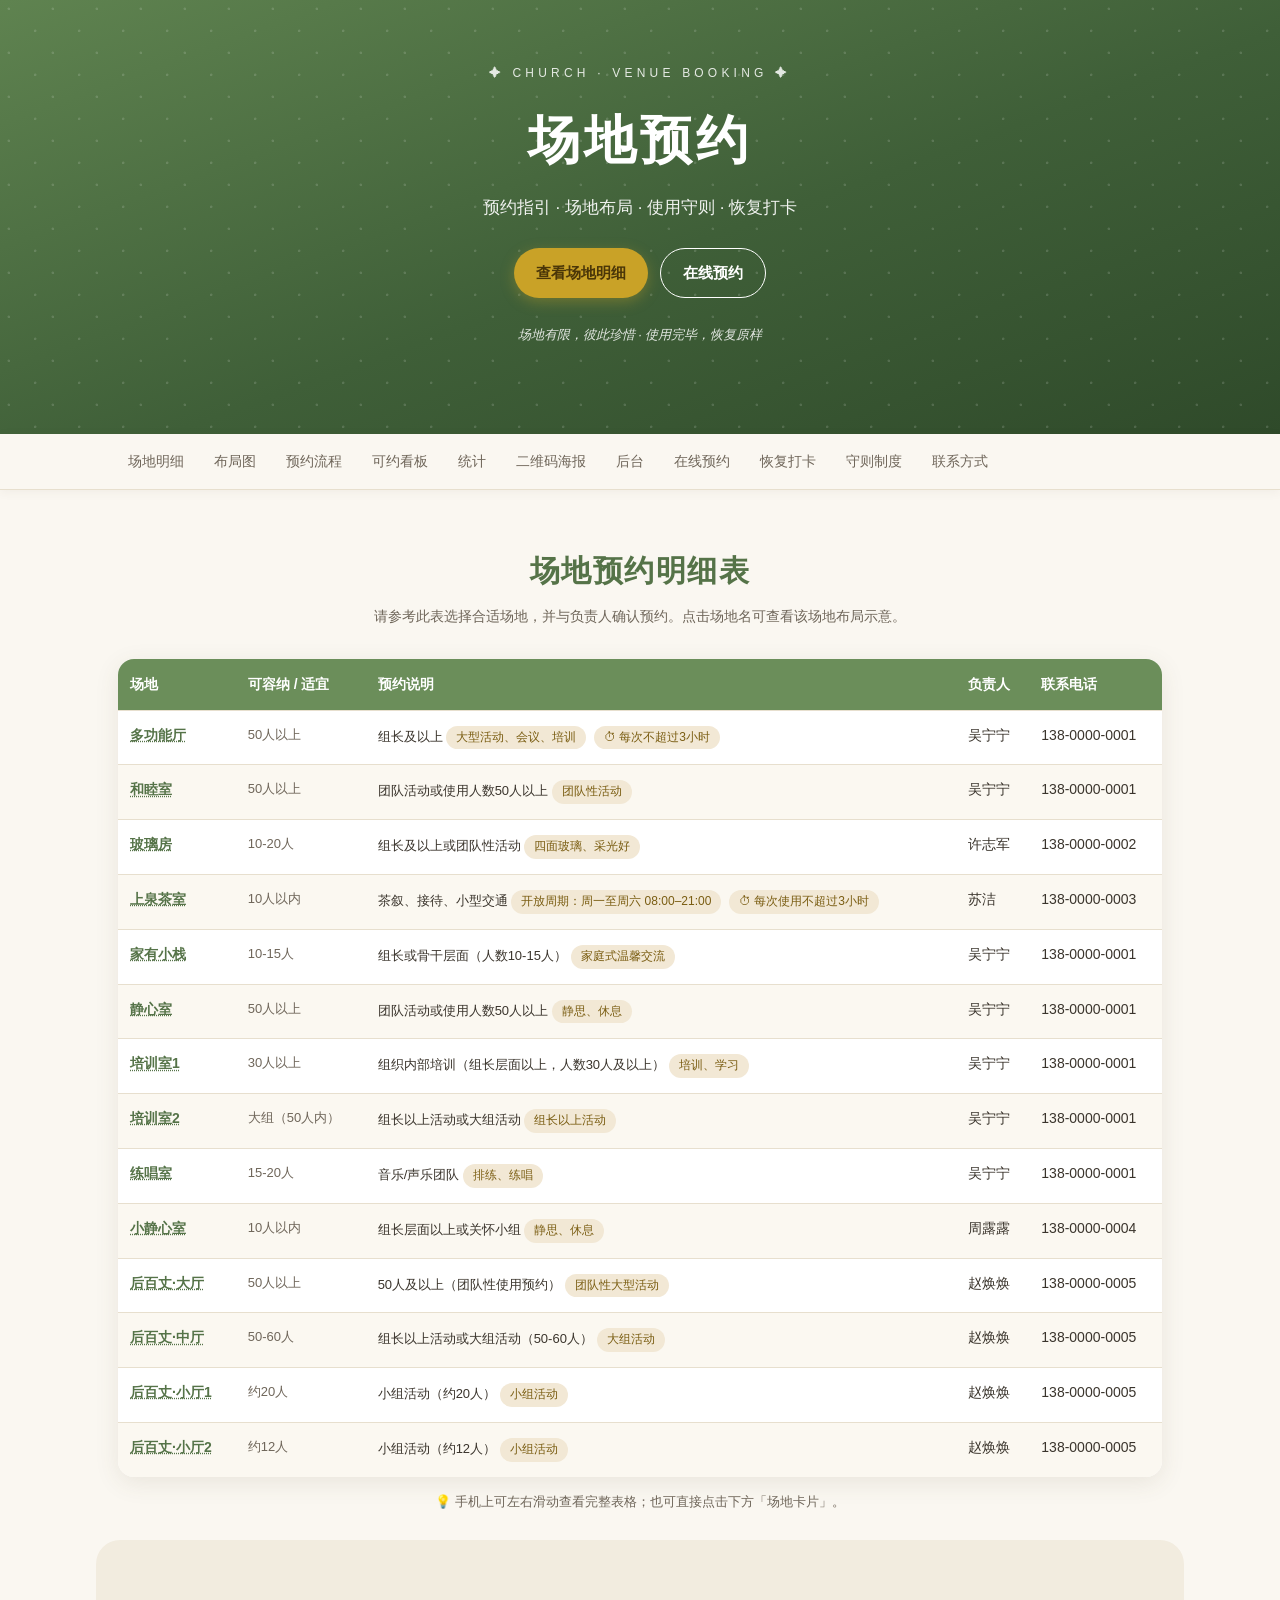
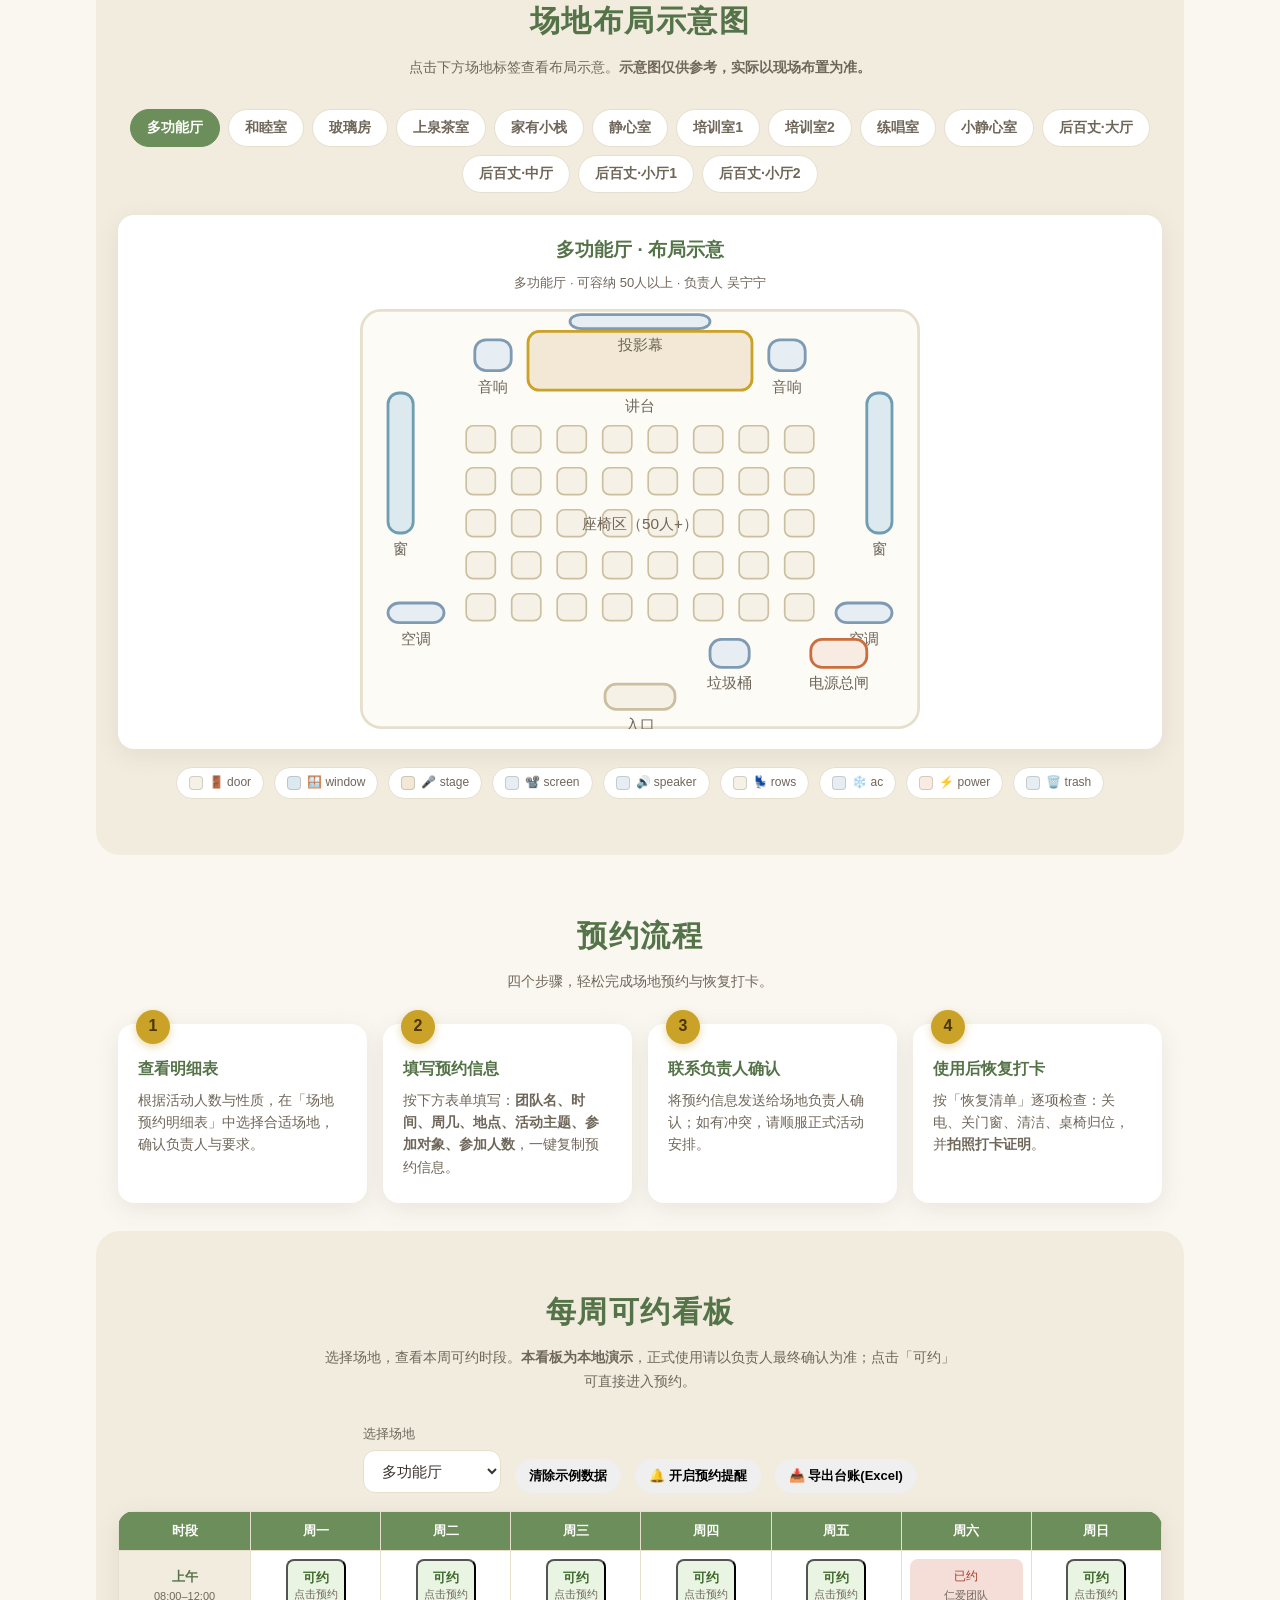
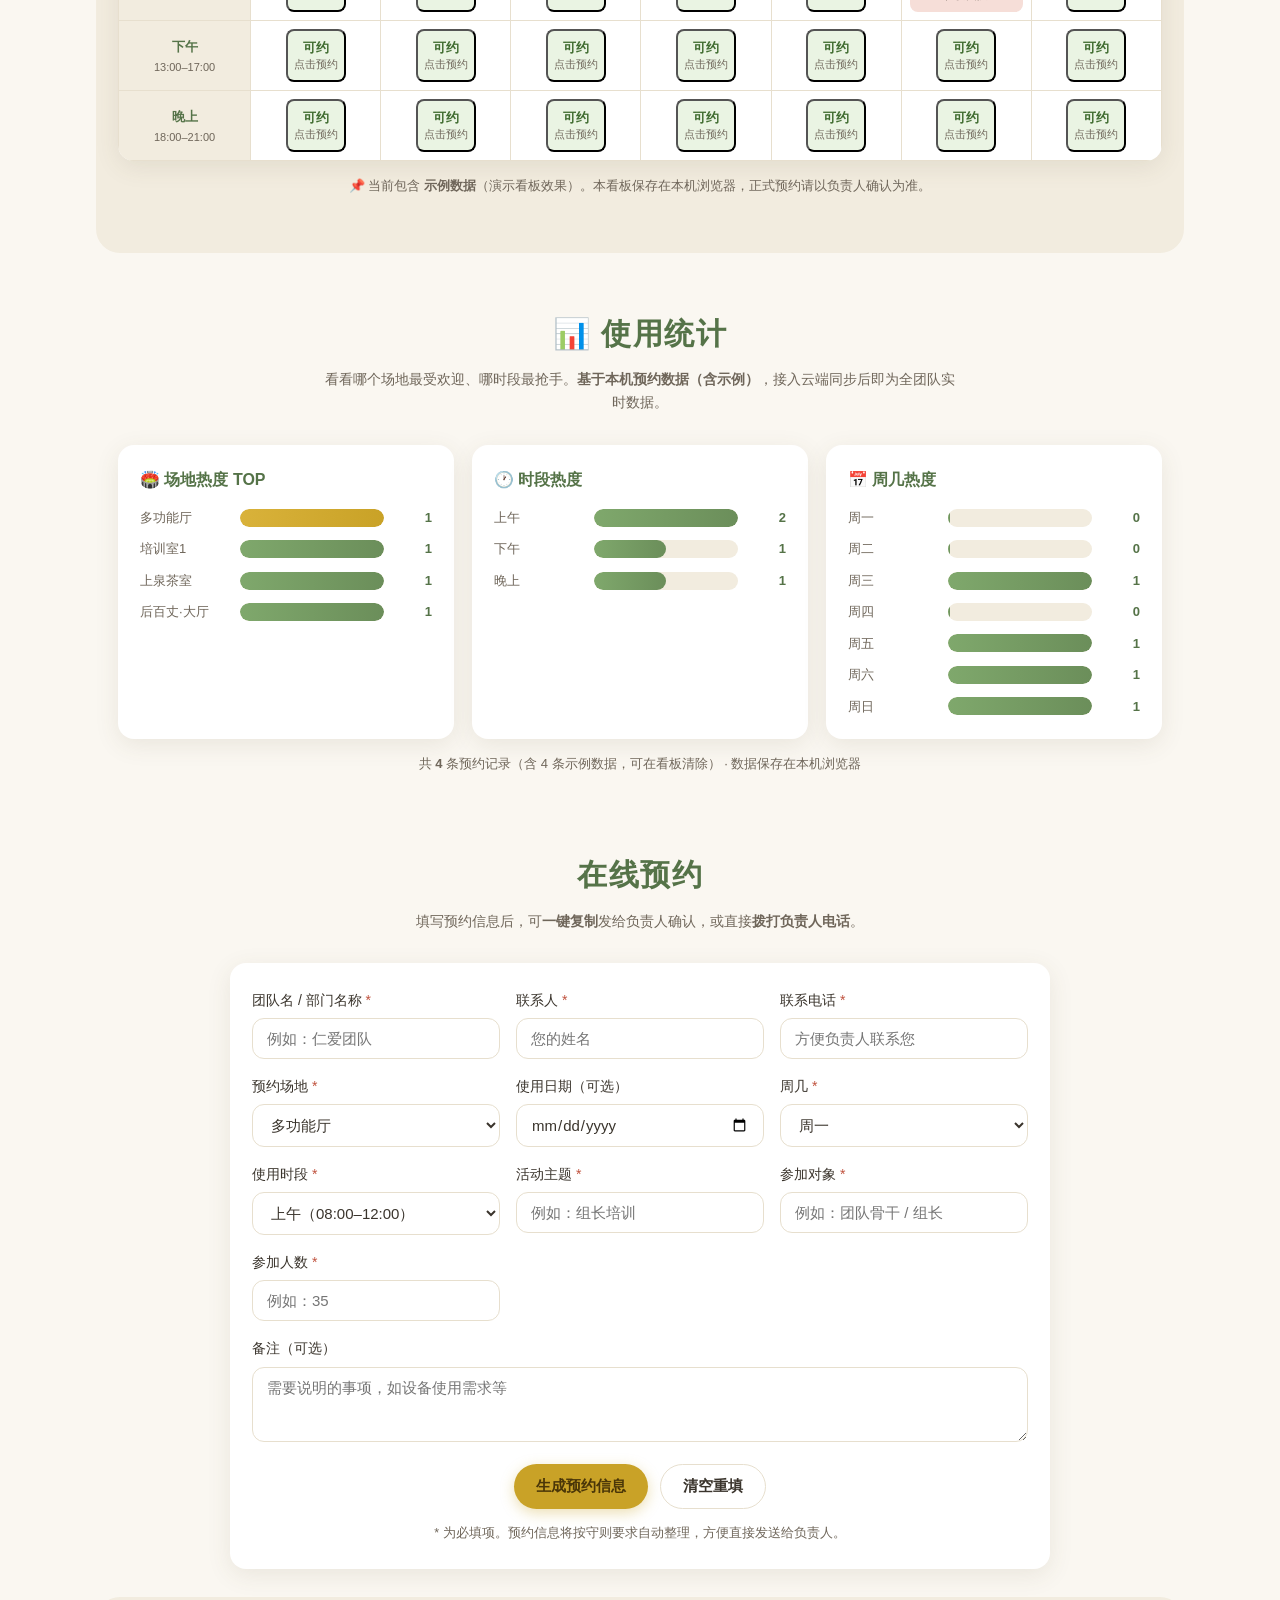
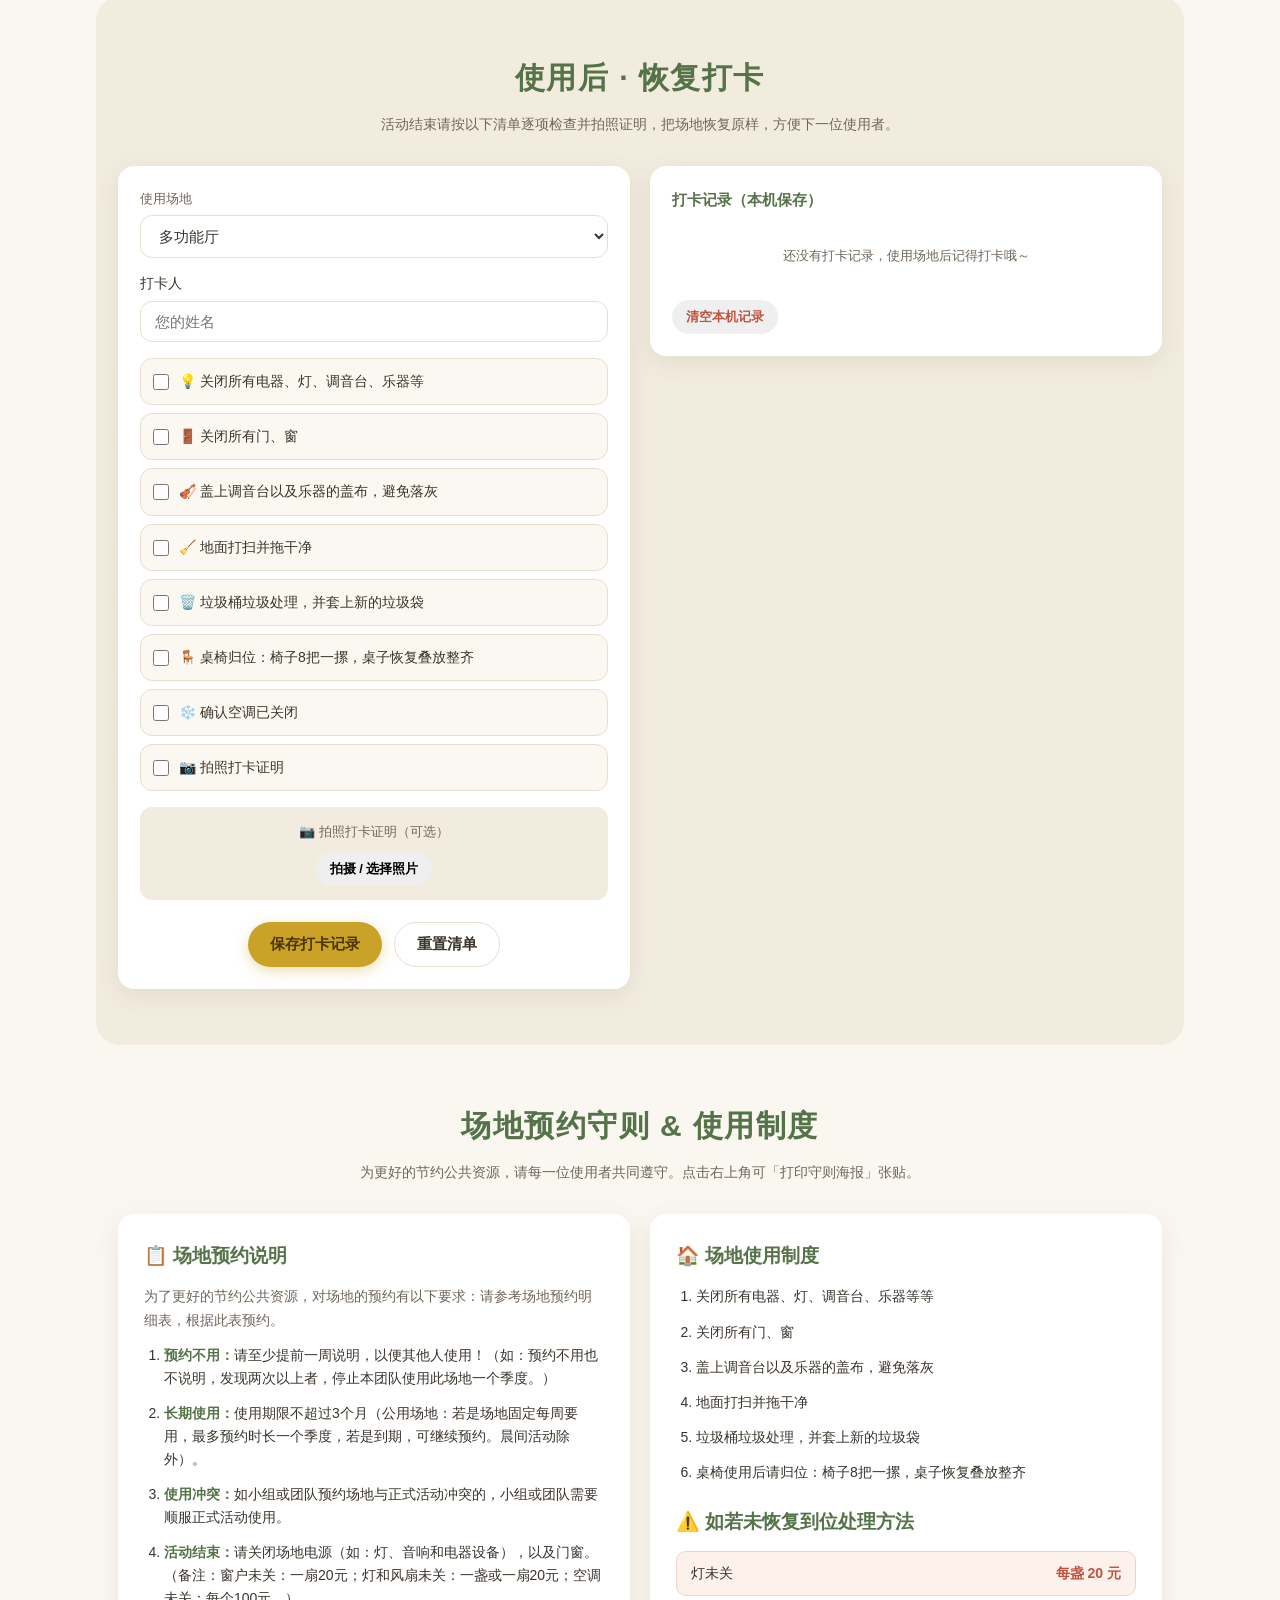
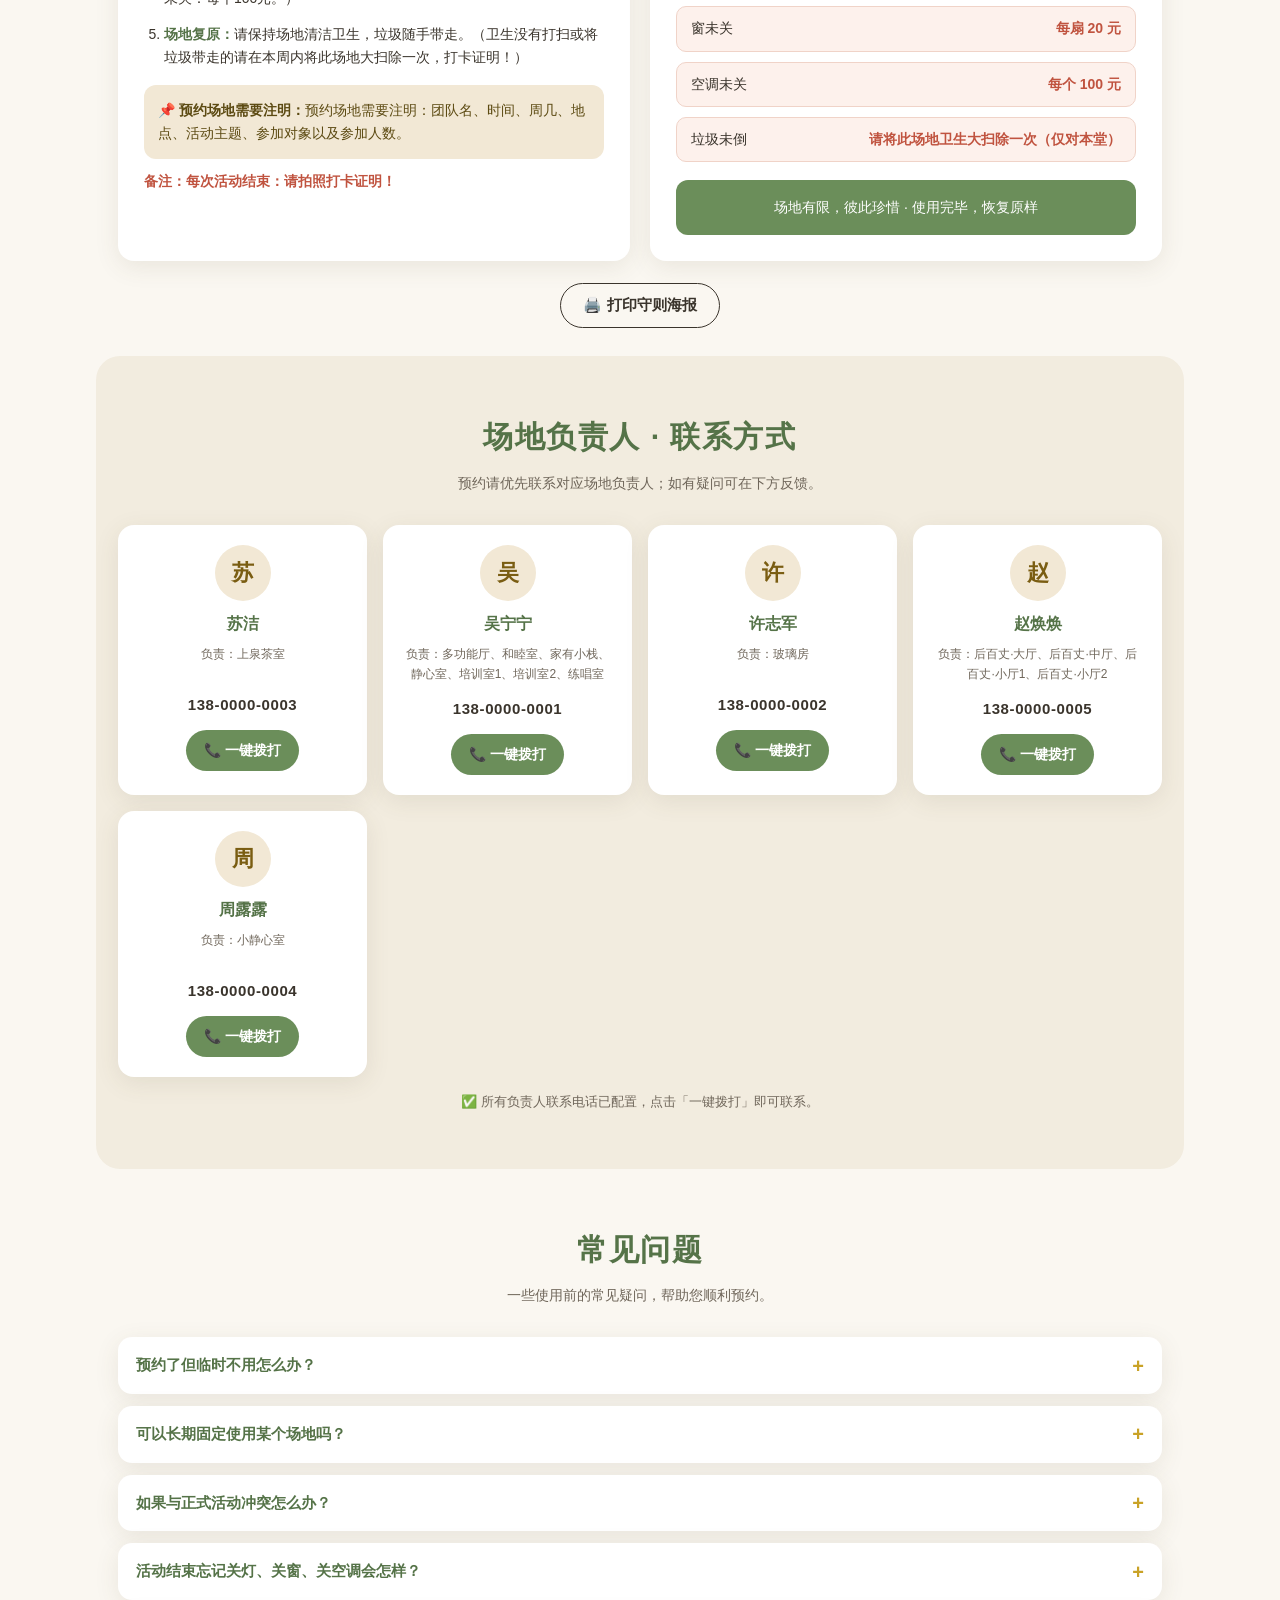
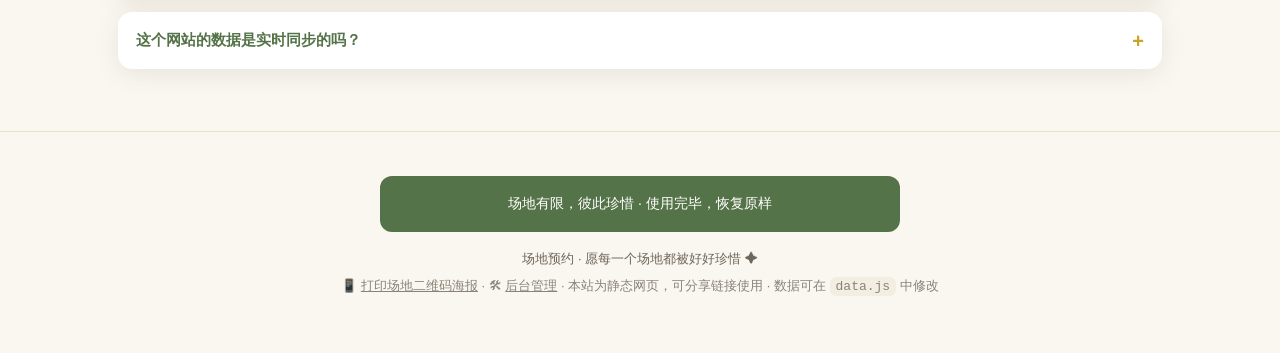
==== commit 4ebabd43: "新增后台管理（server.py/admin.html）+ 一键导出Excel" ====
--- a/index.html
+++ b/index.html
@@ -34,6 +34,7 @@
       <a href="#board">可约看板</a>
       <a href="#stats">统计</a>
       <a href="posters.html">二维码海报</a>
+      <a href="admin.html">后台</a>
       <a href="#book">在线预约</a>
       <a href="#checkin">恢复打卡</a>
       <a href="#rules">守则制度</a>
@@ -310,7 +311,7 @@
       场地有限，彼此珍惜 · 使用完毕，恢复原样
     </div>
     <p>场地预约 · 愿每一个场地都被好好珍惜 ✦</p>
-    <p class="footer-small">📱 <a href="posters.html" style="color:inherit">打印场地二维码海报</a> · 本站为静态网页，可分享链接使用 · 数据可在 <code>data.js</code> 中修改</p>
+    <p class="footer-small">📱 <a href="posters.html" style="color:inherit">打印场地二维码海报</a> · 🛠 <a href="admin.html" style="color:inherit">后台管理</a> · 本站为静态网页，可分享链接使用 · 数据可在 <code>data.js</code> 中修改</p>
   </footer>
 
   <!-- ===== 预约结果弹窗 ===== -->
@@ -334,7 +335,9 @@
 
   <div class="toast" id="toast" hidden></div>
 
+  <script src="xlsx.full.min.js"></script>
   <script src="data.js"></script>
+  <script src="store.js"></script>
   <script src="app.js"></script>
 </body>
 </html>
